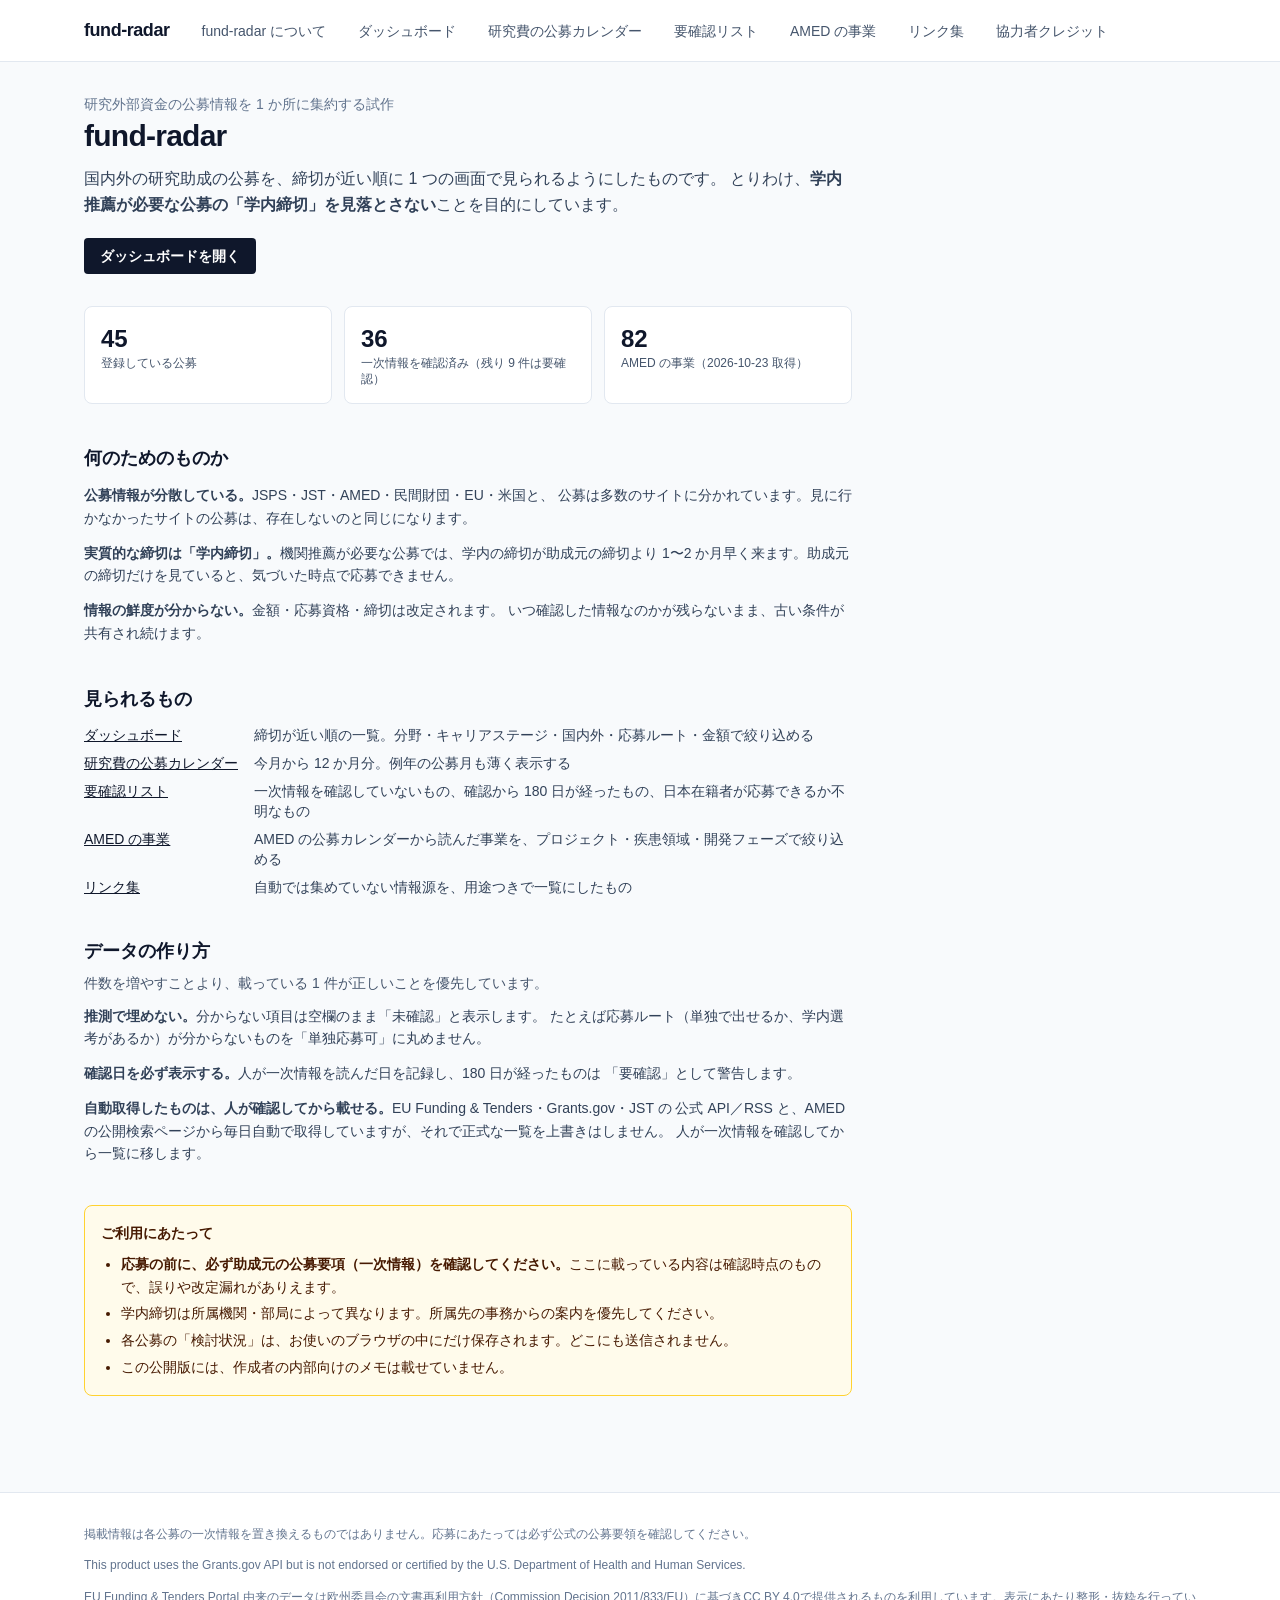
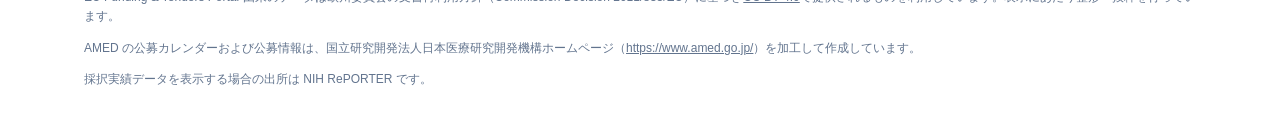
==== about/index.html @ c8025bcc "サイト更新: 2026-10-24 06:01" ====
<!DOCTYPE html><html lang="ja"><head><meta charset="utf-8"><meta name="viewport" content="width=device-width, initial-scale=1"><title>fund-radar について | fund-radar</title><meta name="description" content="研究外部資金の公募情報を 1 か所に集約する試作"><link rel="stylesheet" href="../_astro/Base.BMGEi5oj.css"></head><body class="min-h-dvh bg-slate-50 text-slate-900 antialiased"><header class="border-b border-slate-200 bg-white print:hidden"><div class="mx-auto flex max-w-6xl flex-wrap items-baseline gap-x-6 gap-y-2 px-5 py-4"><a href="../index.html" class="text-lg font-bold tracking-tight">fund-radar</a><nav class="flex gap-4 text-sm"><a href="../index.html" class="rounded px-2 py-1 text-slate-600 hover:bg-slate-100 hover:text-slate-900">fund-radar について</a><a href="../dashboard/index.html" class="rounded px-2 py-1 text-slate-600 hover:bg-slate-100 hover:text-slate-900">ダッシュボード</a><a href="../calendar/index.html" class="rounded px-2 py-1 text-slate-600 hover:bg-slate-100 hover:text-slate-900">研究費の公募カレンダー</a><a href="../needs-check/index.html" class="rounded px-2 py-1 text-slate-600 hover:bg-slate-100 hover:text-slate-900">要確認リスト</a><a href="../amed/index.html" class="rounded px-2 py-1 text-slate-600 hover:bg-slate-100 hover:text-slate-900">AMED の事業</a><a href="../links/index.html" class="rounded px-2 py-1 text-slate-600 hover:bg-slate-100 hover:text-slate-900">リンク集</a><a href="../credits/index.html" class="rounded px-2 py-1 text-slate-600 hover:bg-slate-100 hover:text-slate-900">協力者クレジット</a></nav></div></header><main class="mx-auto max-w-6xl px-5 py-8"><section class="max-w-3xl"><p class="text-sm font-medium text-slate-500">研究外部資金の公募情報を 1 か所に集約する試作</p><h1 class="mt-1 text-3xl font-bold tracking-tight">fund-radar</h1><p class="mt-3 text-base leading-relaxed text-slate-700">国内外の研究助成の公募を、締切が近い順に 1 つの画面で見られるようにしたものです。 とりわけ、<strong>学内推薦が必要な公募の「学内締切」を見落とさない</strong>ことを目的にしています。</p><a href="../dashboard/index.html" class="mt-5 inline-block rounded bg-slate-900 px-4 py-2 text-sm font-semibold text-white hover:bg-slate-700">ダッシュボードを開く</a></section><section class="mt-8 grid max-w-3xl gap-3 sm:grid-cols-3"><div class="rounded-lg border border-slate-200 bg-white p-4"><p class="text-2xl font-bold tabular-nums">45</p><p class="text-xs text-slate-600">登録している公募</p></div><div class="rounded-lg border border-slate-200 bg-white p-4"><p class="text-2xl font-bold tabular-nums">36</p><p class="text-xs text-slate-600">一次情報を確認済み（残り 9 件は要確認）</p></div><div class="rounded-lg border border-slate-200 bg-white p-4"><p class="text-2xl font-bold tabular-nums">82</p><p class="text-xs text-slate-600">AMED の事業（2026-10-23 取得）</p></div></section><section class="mt-10 max-w-3xl"><h2 class="text-lg font-semibold">何のためのものか</h2><ul class="mt-3 space-y-3 text-sm leading-relaxed text-slate-700"><li><strong>公募情報が分散している。</strong>JSPS・JST・AMED・民間財団・EU・米国と、 公募は多数のサイトに分かれています。見に行かなかったサイトの公募は、存在しないのと同じになります。</li><li><strong>実質的な締切は「学内締切」。</strong>機関推薦が必要な公募では、学内の締切が助成元の締切より 1〜2 か月早く来ます。助成元の締切だけを見ていると、気づいた時点で応募できません。</li><li><strong>情報の鮮度が分からない。</strong>金額・応募資格・締切は改定されます。 いつ確認した情報なのかが残らないまま、古い条件が共有され続けます。</li></ul></section><section class="mt-10 max-w-3xl"><h2 class="text-lg font-semibold">見られるもの</h2><dl class="mt-3 grid grid-cols-[auto_1fr] gap-x-4 gap-y-2 text-sm"><dt><a href="../dashboard/index.html" class="font-medium underline hover:text-slate-600">ダッシュボード</a></dt><dd class="text-slate-700">締切が近い順の一覧。分野・キャリアステージ・国内外・応募ルート・金額で絞り込める</dd><dt><a href="../calendar/index.html" class="font-medium underline hover:text-slate-600">研究費の公募カレンダー</a></dt><dd class="text-slate-700">今月から 12 か月分。例年の公募月も薄く表示する</dd><dt><a href="../needs-check/index.html" class="font-medium underline hover:text-slate-600">要確認リスト</a></dt><dd class="text-slate-700">一次情報を確認していないもの、確認から 180 日が経ったもの、日本在籍者が応募できるか不明なもの</dd><dt><a href="../amed/index.html" class="font-medium underline hover:text-slate-600">AMED の事業</a></dt><dd class="text-slate-700">AMED の公募カレンダーから読んだ事業を、プロジェクト・疾患領域・開発フェーズで絞り込める</dd><dt><a href="../links/index.html" class="font-medium underline hover:text-slate-600">リンク集</a></dt><dd class="text-slate-700">自動では集めていない情報源を、用途つきで一覧にしたもの</dd></dl></section><section class="mt-10 max-w-3xl"><h2 class="text-lg font-semibold">データの作り方</h2><p class="mt-2 text-sm text-slate-600">件数を増やすことより、載っている 1 件が正しいことを優先しています。</p><ul class="mt-3 space-y-3 text-sm leading-relaxed text-slate-700"><li><strong>推測で埋めない。</strong>分からない項目は空欄のまま「未確認」と表示します。 たとえば応募ルート（単独で出せるか、学内選考があるか）が分からないものを「単独応募可」に丸めません。</li><li><strong>確認日を必ず表示する。</strong>人が一次情報を読んだ日を記録し、180 日が経ったものは 「要確認」として警告します。</li><li><strong>自動取得したものは、人が確認してから載せる。</strong>EU Funding &amp; Tenders・Grants.gov・JST の 公式 API／RSS と、AMED の公開検索ページから毎日自動で取得していますが、それで正式な一覧を上書きはしません。 人が一次情報を確認してから一覧に移します。</li></ul></section><section class="mt-10 max-w-3xl rounded-lg border border-amber-300 bg-amber-50 p-4 text-sm leading-relaxed text-amber-950"><h2 class="font-semibold">ご利用にあたって</h2><ul class="mt-2 list-disc space-y-1 pl-5"><li><strong>応募の前に、必ず助成元の公募要項（一次情報）を確認してください。</strong>ここに載っている内容は確認時点のもので、誤りや改定漏れがありえます。</li><li>学内締切は所属機関・部局によって異なります。所属先の事務からの案内を優先してください。</li><li>各公募の「検討状況」は、お使いのブラウザの中にだけ保存されます。どこにも送信されません。</li><li>この公開版には、作成者の内部向けのメモは載せていません。</li></ul></section></main><script type="module">var e=[`unconsidered`,`considering`,`planned`,`applied`,`awarded`,`rejected`,`not_eligible`],t={unconsidered:`未検討`,considering:`検討中`,planned:`申請予定`,applied:`申請済`,awarded:`採択`,rejected:`不採択`,not_eligible:`対象外`},n={unconsidered:`bg-slate-100 text-slate-500`,considering:`bg-sky-100 text-sky-900`,planned:`bg-indigo-100 text-indigo-900`,applied:`bg-violet-100 text-violet-900`,awarded:`bg-emerald-100 text-emerald-900`,rejected:`bg-slate-200 text-slate-600`,not_eligible:`bg-slate-200 text-slate-500`},r=`unconsidered`,i=`fund-radar:status:v1`;function a(t){return typeof t==`string`&&e.includes(t)}function o(e){return s(typeof e==`object`&&e&&!Array.isArray(e)&&`statuses`in e?e.statuses:e)}function s(e){if(typeof e!=`object`||!e||Array.isArray(e))return{};let t={};for(let[n,r]of Object.entries(e))typeof n==`string`&&n!==``&&a(r)&&r!==`unconsidered`&&(t[n]=r);return t}var c=`fund-radar:status-changed`;function l(){try{let e=localStorage.getItem(i);return e?s(JSON.parse(e)):{}}catch{return{}}}function u(e){try{localStorage.setItem(i,JSON.stringify(e))}catch{}}var d=l();function f(e){let i=e.dataset.programId;if(!i)return;let a=d[i]??`unconsidered`;e.dataset.status=a;let o=e.querySelector(`select[data-status-select]`);o&&(o.value=a);let s=e.querySelector(`[data-status-badge]`);s&&(s.textContent=t[a],s.className=`rounded px-2 py-0.5 text-xs font-medium ${n[a]}`,s.hidden=a===r)}function p(){document.querySelectorAll(`[data-program-id]`).forEach(f)}function m(e,t){t===`unconsidered`?delete d[e]:d[e]=t,u(d),p(),document.dispatchEvent(new CustomEvent(c))}document.addEventListener(`change`,e=>{let t=e.target;if(!(t instanceof HTMLSelectElement)||!t.hasAttribute(`data-status-select`))return;let n=t.closest(`[data-program-id]`)?.dataset.programId;!n||!a(t.value)||m(n,t.value)});function h(){let e={exportedAt:new Date().toISOString(),schema:i,statuses:d},t=new Blob([JSON.stringify(e,null,2)],{type:`application/json`}),n=URL.createObjectURL(t),r=document.createElement(`a`);r.href=n,r.download=`fund-radar-status-${e.exportedAt.slice(0,10)}.json`,r.click(),URL.revokeObjectURL(n)}async function g(e){let t;try{t=JSON.parse(await e.text())}catch{_(`読み込めませんでした。JSON として解釈できないか、ファイルを読めませんでした。`,!0);return}let n=o(t),r=Object.keys(n).length;if(r===0){_(`有効なステータスが 1 件も含まれていませんでした。現在の内容はそのままです。`,!0);return}let i=Object.keys(d).length;if(i>0&&!window.confirm(`読み込んだファイルには ${r} 件の検討状況が入っています。\n現在このブラウザに保存されている ${i} 件は破棄され、ファイルの内容に置き換わります。\n続けますか？`)){_(`取り込みを中止しました。現在の内容はそのままです。`,!0);return}d=n,u(d),p(),document.dispatchEvent(new CustomEvent(c)),_(i>0?`${r} 件を読み込みました（既存の ${i} 件を置き換えました）。`:`${r} 件を読み込みました。`,!1)}function _(e,t){let n=document.querySelector(`[data-status-message]`);n&&(n.textContent=e,n.className=`text-xs ${t?`text-rose-700`:`text-emerald-700`}`)}document.addEventListener(`click`,e=>{let t=e.target;t instanceof HTMLElement&&t.closest(`[data-status-export]`)&&h()}),document.addEventListener(`change`,e=>{let t=e.target;if(!(t instanceof HTMLInputElement)||!t.hasAttribute(`data-status-import`))return;let n=t.files?.[0];n&&g(n).finally(()=>{t.value=``})}),p();</script><footer class="mt-16 border-t border-slate-200 bg-white"><div class="mx-auto max-w-6xl space-y-3 px-5 py-8 text-xs leading-relaxed text-slate-500"><p>掲載情報は各公募の一次情報を置き換えるものではありません。応募にあたっては必ず公式の公募要領を確認してください。</p><p>This product uses the Grants.gov API but is not endorsed or certified by the U.S. Department of Health and Human Services.</p><p>EU Funding &amp; Tenders Portal 由来のデータは欧州委員会の文書再利用方針（Commission Decision 2011/833/EU）に基づき<a class="underline hover:text-slate-700" href="https://creativecommons.org/licenses/by/4.0/" rel="noopener">CC BY 4.0</a>で提供されるものを利用しています。表示にあたり整形・抜粋を行っています。</p><p>AMED の公募カレンダーおよび公募情報は、国立研究開発法人日本医療研究開発機構ホームページ（<a class="underline hover:text-slate-700" href="https://www.amed.go.jp/" rel="noopener">https://www.amed.go.jp/</a>）を加工して作成しています。</p><p>採択実績データを表示する場合の出所は NIH RePORTER です。</p></div></footer></body></html>
---- _astro/Base.BMGEi5oj.css ----
/*! tailwindcss v4.3.3 | MIT License | https://tailwindcss.com */
@layer properties{@supports (((-webkit-hyphens:none)) and (not (margin-trim:inline))) or ((-moz-orient:inline) and (not (color:rgb(from red r g b)))){*,:before,:after,::backdrop{--tw-space-y-reverse:0;--tw-border-style:solid;--tw-leading:initial;--tw-font-weight:initial;--tw-tracking:initial;--tw-ordinal:initial;--tw-slashed-zero:initial;--tw-numeric-figure:initial;--tw-numeric-spacing:initial;--tw-numeric-fraction:initial;--tw-shadow:0 0 #0000;--tw-shadow-color:initial;--tw-shadow-alpha:100%;--tw-inset-shadow:0 0 #0000;--tw-inset-shadow-color:initial;--tw-inset-shadow-alpha:100%;--tw-ring-color:initial;--tw-ring-shadow:0 0 #0000;--tw-inset-ring-color:initial;--tw-inset-ring-shadow:0 0 #0000;--tw-ring-inset:initial;--tw-ring-offset-width:0px;--tw-ring-offset-color:#fff;--tw-ring-offset-shadow:0 0 #0000}}}@layer theme{:root,:host{--font-sans:-apple-system, BlinkMacSystemFont, "Segoe UI", Roboto, "Helvetica Neue", "Noto Sans", Arial, sans-serif, "Apple Color Emoji", "Segoe UI Emoji", "Segoe UI Symbol", "Noto Color Emoji";--font-mono:ui-monospace, SFMono-Regular, Menlo, Monaco, Consolas, "Liberation Mono", "Courier New", monospace;--color-amber-50:oklch(98.7% .022 95.277);--color-amber-100:oklch(96.2% .059 95.617);--color-amber-300:oklch(87.9% .169 91.605);--color-amber-400:oklch(82.8% .189 84.429);--color-amber-900:oklch(41.4% .112 45.904);--color-amber-950:oklch(27.9% .077 45.635);--color-emerald-50:oklch(97.9% .021 166.113);--color-emerald-100:oklch(95% .052 163.051);--color-emerald-700:oklch(50.8% .118 165.612);--color-emerald-900:oklch(37.8% .077 168.94);--color-sky-100:oklch(95.1% .026 236.824);--color-sky-700:oklch(50% .134 242.749);--color-sky-900:oklch(39.1% .09 240.876);--color-indigo-100:oklch(93% .034 272.788);--color-indigo-400:oklch(67.3% .182 276.935);--color-indigo-500:oklch(58.5% .233 277.117);--color-indigo-600:oklch(51.1% .262 276.966);--color-indigo-800:oklch(39.8% .195 277.366);--color-indigo-900:oklch(35.9% .144 278.697);--color-violet-100:oklch(94.3% .029 294.588);--color-violet-900:oklch(38% .189 293.745);--color-rose-100:oklch(94.1% .03 12.58);--color-rose-600:oklch(58.6% .253 17.585);--color-rose-700:oklch(51.4% .222 16.935);--color-rose-900:oklch(41% .159 10.272);--color-slate-50:oklch(98.4% .003 247.858);--color-slate-100:oklch(96.8% .007 247.896);--color-slate-200:oklch(92.9% .013 255.508);--color-slate-300:oklch(86.9% .022 252.894);--color-slate-400:oklch(70.4% .04 256.788);--color-slate-500:oklch(55.4% .046 257.417);--color-slate-600:oklch(44.6% .043 257.281);--color-slate-700:oklch(37.2% .044 257.287);--color-slate-900:oklch(20.8% .042 265.755);--color-white:#fff;--spacing:.25rem;--container-3xl:48rem;--container-6xl:72rem;--text-xs:.75rem;--text-xs--line-height:calc(1 / .75);--text-sm:.875rem;--text-sm--line-height:calc(1.25 / .875);--text-base:1rem;--text-base--line-height:calc(1.5 / 1);--text-lg:1.125rem;--text-lg--line-height:calc(1.75 / 1.125);--text-xl:1.25rem;--text-xl--line-height:calc(1.75 / 1.25);--text-2xl:1.5rem;--text-2xl--line-height:calc(2 / 1.5);--text-3xl:1.875rem;--text-3xl--line-height:calc(2.25 / 1.875);--font-weight-medium:500;--font-weight-semibold:600;--font-weight-bold:700;--tracking-tight:-.025em;--leading-relaxed:1.625;--radius-lg:.5rem;--default-transition-duration:.15s;--default-transition-timing-function:cubic-bezier(.4, 0, .2, 1);--default-font-family:var(--font-sans);--default-mono-font-family:var(--font-mono)}}@layer base{*,:after,:before,::backdrop{box-sizing:border-box;border:0 solid;margin:0;padding:0}::file-selector-button{box-sizing:border-box;border:0 solid;margin:0;padding:0}html,:host{-webkit-text-size-adjust:100%;tab-size:4;line-height:1.5;font-family:var(--default-font-family,-apple-system, BlinkMacSystemFont, "Segoe UI", Roboto, "Helvetica Neue", "Noto Sans", Arial, sans-serif, "Apple Color Emoji", "Segoe UI Emoji", "Segoe UI Symbol", "Noto Color Emoji");font-feature-settings:var(--default-font-feature-settings,normal);font-variation-settings:var(--default-font-variation-settings,normal);-webkit-tap-highlight-color:transparent}hr{height:0;color:inherit;border-top-width:1px}abbr:where([title]){text-decoration:underline dotted}h1,h2,h3,h4,h5,h6{font-size:inherit;font-weight:inherit}a{color:inherit;-webkit-text-decoration:inherit;-webkit-text-decoration:inherit;-webkit-text-decoration:inherit;text-decoration:inherit}b,strong{font-weight:bolder}code,kbd,samp,pre{font-family:var(--default-mono-font-family,ui-monospace, SFMono-Regular, Menlo, Monaco, Consolas, "Liberation Mono", "Courier New", monospace);font-feature-settings:var(--default-mono-font-feature-settings,normal);font-variation-settings:var(--default-mono-font-variation-settings,normal);font-size:1em}small{font-size:80%}sub,sup{vertical-align:baseline;font-size:75%;line-height:0;position:relative}sub{bottom:-.25em}sup{top:-.5em}table{text-indent:0;border-color:inherit;border-collapse:collapse}:-moz-focusring:where(:not(iframe)){outline:auto}progress{vertical-align:baseline}summary{display:list-item}ol,ul,menu{list-style:none}img,svg,video,canvas,audio,iframe,embed,object{vertical-align:middle;display:block}img,video{max-width:100%;height:auto}button,input,select,optgroup,textarea{font:inherit;font-feature-settings:inherit;font-variation-settings:inherit;letter-spacing:inherit;color:inherit;opacity:1;background-color:#0000;border-radius:0}::file-selector-button{font:inherit;font-feature-settings:inherit;font-variation-settings:inherit;letter-spacing:inherit;color:inherit;opacity:1;background-color:#0000;border-radius:0}:where(select:is([multiple],[size])) optgroup{font-weight:bolder}:where(select:is([multiple],[size])) optgroup option{padding-inline-start:20px}::file-selector-button{margin-inline-end:4px}::placeholder{opacity:1}@supports (not ((-webkit-appearance:-apple-pay-button))) or (contain-intrinsic-size:1px){::placeholder{color:currentColor}@supports (color:color-mix(in lab, red, red)){::placeholder{color:color-mix(in oklab, currentcolor 50%, transparent)}}}textarea{resize:vertical}::-webkit-search-decoration{-webkit-appearance:none}::-webkit-date-and-time-value{min-height:1lh;text-align:inherit}::-webkit-datetime-edit{display:inline-flex}::-webkit-datetime-edit-fields-wrapper{padding:0}::-webkit-datetime-edit{padding-block:0}::-webkit-datetime-edit-year-field{padding-block:0}::-webkit-datetime-edit-month-field{padding-block:0}::-webkit-datetime-edit-day-field{padding-block:0}::-webkit-datetime-edit-hour-field{padding-block:0}::-webkit-datetime-edit-minute-field{padding-block:0}::-webkit-datetime-edit-second-field{padding-block:0}::-webkit-datetime-edit-millisecond-field{padding-block:0}::-webkit-datetime-edit-meridiem-field{padding-block:0}::-webkit-calendar-picker-indicator{line-height:1}:-moz-ui-invalid{box-shadow:none}button,input:where([type=button],[type=reset],[type=submit]){appearance:button}::file-selector-button{appearance:button}::-webkit-inner-spin-button{height:auto}::-webkit-outer-spin-button{height:auto}[hidden]:where(:not([hidden=until-found])){display:none!important}}@layer components;@layer utilities{.visible{visibility:visible}.relative{position:relative}.mx-auto{margin-inline:auto}.mt-0\.5{margin-top:calc(var(--spacing) * .5)}.mt-1{margin-top:var(--spacing)}.mt-2{margin-top:calc(var(--spacing) * 2)}.mt-3{margin-top:calc(var(--spacing) * 3)}.mt-4{margin-top:calc(var(--spacing) * 4)}.mt-5{margin-top:calc(var(--spacing) * 5)}.mt-6{margin-top:calc(var(--spacing) * 6)}.mt-8{margin-top:calc(var(--spacing) * 8)}.mt-10{margin-top:calc(var(--spacing) * 10)}.mt-16{margin-top:calc(var(--spacing) * 16)}.ml-1{margin-left:var(--spacing)}.ml-2{margin-left:calc(var(--spacing) * 2)}.ml-3{margin-left:calc(var(--spacing) * 3)}.ml-auto{margin-left:auto}.block{display:block}.flex{display:flex}.grid{display:grid}.hidden{display:none}.inline-block{display:inline-block}.h-2{height:calc(var(--spacing) * 2)}.h-3{height:calc(var(--spacing) * 3)}.h-5{height:calc(var(--spacing) * 5)}.h-\[70px\]{height:70px}.max-h-full{max-height:100%}.min-h-dvh{min-height:100dvh}.w-2{width:calc(var(--spacing) * 2)}.w-3{width:calc(var(--spacing) * 3)}.w-32{width:calc(var(--spacing) * 32)}.w-\[140px\]{width:140px}.w-full{width:100%}.max-w-3xl{max-width:var(--container-3xl)}.max-w-6xl{max-width:var(--container-6xl)}.max-w-full{max-width:100%}.min-w-0{min-width:0}.flex-1{flex:1}.shrink-0{flex-shrink:0}.cursor-pointer{cursor:pointer}.list-disc{list-style-type:disc}.list-none{list-style-type:none}.grid-cols-\[auto_1fr\]{grid-template-columns:auto 1fr}.flex-wrap{flex-wrap:wrap}.items-baseline{align-items:baseline}.items-center{align-items:center}.items-end{align-items:flex-end}.items-start{align-items:flex-start}.justify-between{justify-content:space-between}.justify-center{justify-content:center}.gap-1{gap:var(--spacing)}.gap-2{gap:calc(var(--spacing) * 2)}.gap-3{gap:calc(var(--spacing) * 3)}.gap-4{gap:calc(var(--spacing) * 4)}:where(.space-y-1>:not(:last-child)){--tw-space-y-reverse:0;margin-block-start:calc(var(--spacing) * var(--tw-space-y-reverse));margin-block-end:calc(var(--spacing) * calc(1 - var(--tw-space-y-reverse)))}:where(.space-y-1\.5>:not(:last-child)){--tw-space-y-reverse:0;margin-block-start:calc(calc(var(--spacing) * 1.5) * var(--tw-space-y-reverse));margin-block-end:calc(calc(var(--spacing) * 1.5) * calc(1 - var(--tw-space-y-reverse)))}:where(.space-y-2>:not(:last-child)){--tw-space-y-reverse:0;margin-block-start:calc(calc(var(--spacing) * 2) * var(--tw-space-y-reverse));margin-block-end:calc(calc(var(--spacing) * 2) * calc(1 - var(--tw-space-y-reverse)))}:where(.space-y-3>:not(:last-child)){--tw-space-y-reverse:0;margin-block-start:calc(calc(var(--spacing) * 3) * var(--tw-space-y-reverse));margin-block-end:calc(calc(var(--spacing) * 3) * calc(1 - var(--tw-space-y-reverse)))}:where(.space-y-4>:not(:last-child)){--tw-space-y-reverse:0;margin-block-start:calc(calc(var(--spacing) * 4) * var(--tw-space-y-reverse));margin-block-end:calc(calc(var(--spacing) * 4) * calc(1 - var(--tw-space-y-reverse)))}.gap-x-2{column-gap:calc(var(--spacing) * 2)}.gap-x-3{column-gap:calc(var(--spacing) * 3)}.gap-x-4{column-gap:calc(var(--spacing) * 4)}.gap-x-6{column-gap:calc(var(--spacing) * 6)}.gap-y-1{row-gap:var(--spacing)}.gap-y-2{row-gap:calc(var(--spacing) * 2)}.truncate{text-overflow:ellipsis;white-space:nowrap;overflow:hidden}.rounded{border-radius:.25rem}.rounded-full{border-radius:2147483647px}.rounded-lg{border-radius:var(--radius-lg)}.border{border-style:var(--tw-border-style);border-width:1px}.border-t{border-top-style:var(--tw-border-style);border-top-width:1px}.border-b{border-bottom-style:var(--tw-border-style);border-bottom-width:1px}.border-dashed{--tw-border-style:dashed;border-style:dashed}.border-amber-300{border-color:var(--color-amber-300)}.border-indigo-400{border-color:var(--color-indigo-400)}.border-indigo-500{border-color:var(--color-indigo-500)}.border-slate-100{border-color:var(--color-slate-100)}.border-slate-200{border-color:var(--color-slate-200)}.border-slate-300{border-color:var(--color-slate-300)}.border-slate-400{border-color:var(--color-slate-400)}.bg-amber-50{background-color:var(--color-amber-50)}.bg-amber-100{background-color:var(--color-amber-100)}.bg-amber-400{background-color:var(--color-amber-400)}.bg-emerald-50{background-color:var(--color-emerald-50)}.bg-emerald-100{background-color:var(--color-emerald-100)}.bg-indigo-100{background-color:var(--color-indigo-100)}.bg-indigo-500{background-color:var(--color-indigo-500)}.bg-rose-100{background-color:var(--color-rose-100)}.bg-rose-600{background-color:var(--color-rose-600)}.bg-sky-100{background-color:var(--color-sky-100)}.bg-slate-50{background-color:var(--color-slate-50)}.bg-slate-100{background-color:var(--color-slate-100)}.bg-slate-200{background-color:var(--color-slate-200)}.bg-slate-300{background-color:var(--color-slate-300)}.bg-slate-900{background-color:var(--color-slate-900)}.bg-violet-100{background-color:var(--color-violet-100)}.bg-white{background-color:var(--color-white)}.object-contain{object-fit:contain}.p-1{padding:var(--spacing)}.p-3{padding:calc(var(--spacing) * 3)}.p-4{padding:calc(var(--spacing) * 4)}.px-1{padding-inline:var(--spacing)}.px-1\.5{padding-inline:calc(var(--spacing) * 1.5)}.px-2{padding-inline:calc(var(--spacing) * 2)}.px-3{padding-inline:calc(var(--spacing) * 3)}.px-4{padding-inline:calc(var(--spacing) * 4)}.px-5{padding-inline:calc(var(--spacing) * 5)}.py-0{padding-block:0}.py-0\.5{padding-block:calc(var(--spacing) * .5)}.py-1{padding-block:var(--spacing)}.py-2{padding-block:calc(var(--spacing) * 2)}.py-3{padding-block:calc(var(--spacing) * 3)}.py-4{padding-block:calc(var(--spacing) * 4)}.py-8{padding-block:calc(var(--spacing) * 8)}.pb-2{padding-bottom:calc(var(--spacing) * 2)}.pl-5{padding-left:calc(var(--spacing) * 5)}.pl-7{padding-left:calc(var(--spacing) * 7)}.text-2xl{font-size:var(--text-2xl);line-height:var(--tw-leading,var(--text-2xl--line-height))}.text-3xl{font-size:var(--text-3xl);line-height:var(--tw-leading,var(--text-3xl--line-height))}.text-base{font-size:var(--text-base);line-height:var(--tw-leading,var(--text-base--line-height))}.text-lg{font-size:var(--text-lg);line-height:var(--tw-leading,var(--text-lg--line-height))}.text-sm{font-size:var(--text-sm);line-height:var(--tw-leading,var(--text-sm--line-height))}.text-xl{font-size:var(--text-xl);line-height:var(--tw-leading,var(--text-xl--line-height))}.text-xs{font-size:var(--text-xs);line-height:var(--tw-leading,var(--text-xs--line-height))}.leading-none{--tw-leading:1;line-height:1}.leading-relaxed{--tw-leading:var(--leading-relaxed);line-height:var(--leading-relaxed)}.font-bold{--tw-font-weight:var(--font-weight-bold);font-weight:var(--font-weight-bold)}.font-medium{--tw-font-weight:var(--font-weight-medium);font-weight:var(--font-weight-medium)}.font-semibold{--tw-font-weight:var(--font-weight-semibold);font-weight:var(--font-weight-semibold)}.tracking-tight{--tw-tracking:var(--tracking-tight);letter-spacing:var(--tracking-tight)}.break-all{word-break:break-all}.whitespace-nowrap{white-space:nowrap}.text-amber-900{color:var(--color-amber-900)}.text-amber-950{color:var(--color-amber-950)}.text-emerald-700{color:var(--color-emerald-700)}.text-emerald-900{color:var(--color-emerald-900)}.text-indigo-600{color:var(--color-indigo-600)}.text-indigo-800{color:var(--color-indigo-800)}.text-indigo-900{color:var(--color-indigo-900)}.text-rose-700{color:var(--color-rose-700)}.text-rose-900{color:var(--color-rose-900)}.text-sky-700{color:var(--color-sky-700)}.text-sky-900{color:var(--color-sky-900)}.text-slate-400{color:var(--color-slate-400)}.text-slate-500{color:var(--color-slate-500)}.text-slate-600{color:var(--color-slate-600)}.text-slate-700{color:var(--color-slate-700)}.text-slate-900{color:var(--color-slate-900)}.text-violet-900{color:var(--color-violet-900)}.text-white{color:var(--color-white)}.tabular-nums{--tw-numeric-spacing:tabular-nums;font-variant-numeric:var(--tw-ordinal,) var(--tw-slashed-zero,) var(--tw-numeric-figure,) var(--tw-numeric-spacing,) var(--tw-numeric-fraction,)}.underline{text-decoration-line:underline}.antialiased{-webkit-font-smoothing:antialiased;-moz-osx-font-smoothing:grayscale}.shadow-sm{--tw-shadow:0 1px 3px 0 var(--tw-shadow-color,#0000001a), 0 1px 2px -1px var(--tw-shadow-color,#0000001a);box-shadow:var(--tw-inset-shadow), var(--tw-inset-ring-shadow), var(--tw-ring-offset-shadow), var(--tw-ring-shadow), var(--tw-shadow)}.transition{transition-property:color,background-color,border-color,outline-color,text-decoration-color,fill,stroke,--tw-gradient-from,--tw-gradient-via,--tw-gradient-to,opacity,box-shadow,transform,translate,scale,rotate,filter,backdrop-filter,display,content-visibility,overlay,pointer-events;transition-timing-function:var(--tw-ease,var(--default-transition-timing-function));transition-duration:var(--tw-duration,var(--default-transition-duration))}.transition-transform{transition-property:transform,translate,scale,rotate;transition-timing-function:var(--tw-ease,var(--default-transition-timing-function));transition-duration:var(--tw-duration,var(--default-transition-duration))}.group-open\:rotate-90:is(:where(.group):is([open],:popover-open,:open) *){rotate:90deg}@media (hover:hover){.hover\:bg-slate-50:hover{background-color:var(--color-slate-50)}.hover\:bg-slate-100:hover{background-color:var(--color-slate-100)}.hover\:bg-slate-700:hover{background-color:var(--color-slate-700)}.hover\:text-sky-900:hover{color:var(--color-sky-900)}.hover\:text-slate-600:hover{color:var(--color-slate-600)}.hover\:text-slate-700:hover{color:var(--color-slate-700)}.hover\:text-slate-900:hover{color:var(--color-slate-900)}.hover\:underline:hover{text-decoration-line:underline}.hover\:ring-1:hover{--tw-ring-shadow:var(--tw-ring-inset,) 0 0 0 calc(1px + var(--tw-ring-offset-width)) var(--tw-ring-color,currentcolor);box-shadow:var(--tw-inset-shadow), var(--tw-inset-ring-shadow), var(--tw-ring-offset-shadow), var(--tw-ring-shadow), var(--tw-shadow)}.hover\:ring-slate-400:hover{--tw-ring-color:var(--color-slate-400)}}.aria-pressed\:ring-2[aria-pressed=true]{--tw-ring-shadow:var(--tw-ring-inset,) 0 0 0 calc(2px + var(--tw-ring-offset-width)) var(--tw-ring-color,currentcolor);box-shadow:var(--tw-inset-shadow), var(--tw-inset-ring-shadow), var(--tw-ring-offset-shadow), var(--tw-ring-shadow), var(--tw-shadow)}.aria-pressed\:ring-slate-900[aria-pressed=true]{--tw-ring-color:var(--color-slate-900)}@media (width>=40rem){.sm\:col-span-2{grid-column:span 2/span 2}.sm\:grid-cols-2{grid-template-columns:repeat(2,minmax(0,1fr))}.sm\:grid-cols-3{grid-template-columns:repeat(3,minmax(0,1fr))}}@media (width>=64rem){.lg\:grid-cols-3{grid-template-columns:repeat(3,minmax(0,1fr))}}@media print{.print\:block{display:block}.print\:hidden{display:none}}.\[\&\:\:-webkit-details-marker\]\:hidden::-webkit-details-marker{display:none}}@media print{@page{margin:12mm}.program-card,.print-keep-together{break-inside:avoid}.program-card{box-shadow:none!important;border-radius:0!important}.program-card>summary,.program-card>dl{padding:.125rem .25rem!important}.program-card [class*=py-1],.program-card [class*=py-0\.5]{padding-top:0!important;padding-bottom:0!important}.program-card+.program-card{margin-top:.125rem!important}.program-card a[data-print-url]{text-overflow:clip!important;white-space:normal!important;overflow:visible!important}.program-card span[class*=bg-],.program-card button[class*=bg-]{border:1px solid #94a3b8;color:#0f172a!important;background:0 0!important}a{color:inherit!important;text-decoration:none!important}a[data-print-url]:after{content:" <" attr(href) ">";color:#475569;word-break:break-all;font-size:.75em}}@property --tw-space-y-reverse{syntax:"*";inherits:false;initial-value:0}@property --tw-border-style{syntax:"*";inherits:false;initial-value:solid}@property --tw-leading{syntax:"*";inherits:false}@property --tw-font-weight{syntax:"*";inherits:false}@property --tw-tracking{syntax:"*";inherits:false}@property --tw-ordinal{syntax:"*";inherits:false}@property --tw-slashed-zero{syntax:"*";inherits:false}@property --tw-numeric-figure{syntax:"*";inherits:false}@property --tw-numeric-spacing{syntax:"*";inherits:false}@property --tw-numeric-fraction{syntax:"*";inherits:false}@property --tw-shadow{syntax:"*";inherits:false;initial-value:0 0 #0000}@property --tw-shadow-color{syntax:"*";inherits:false}@property --tw-shadow-alpha{syntax:"<percentage>";inherits:false;initial-value:100%}@property --tw-inset-shadow{syntax:"*";inherits:false;initial-value:0 0 #0000}@property --tw-inset-shadow-color{syntax:"*";inherits:false}@property --tw-inset-shadow-alpha{syntax:"<percentage>";inherits:false;initial-value:100%}@property --tw-ring-color{syntax:"*";inherits:false}@property --tw-ring-shadow{syntax:"*";inherits:false;initial-value:0 0 #0000}@property --tw-inset-ring-color{syntax:"*";inherits:false}@property --tw-inset-ring-shadow{syntax:"*";inherits:false;initial-value:0 0 #0000}@property --tw-ring-inset{syntax:"*";inherits:false}@property --tw-ring-offset-width{syntax:"<length>";inherits:false;initial-value:0}@property --tw-ring-offset-color{syntax:"*";inherits:false;initial-value:#fff}@property --tw-ring-offset-shadow{syntax:"*";inherits:false;initial-value:0 0 #0000}
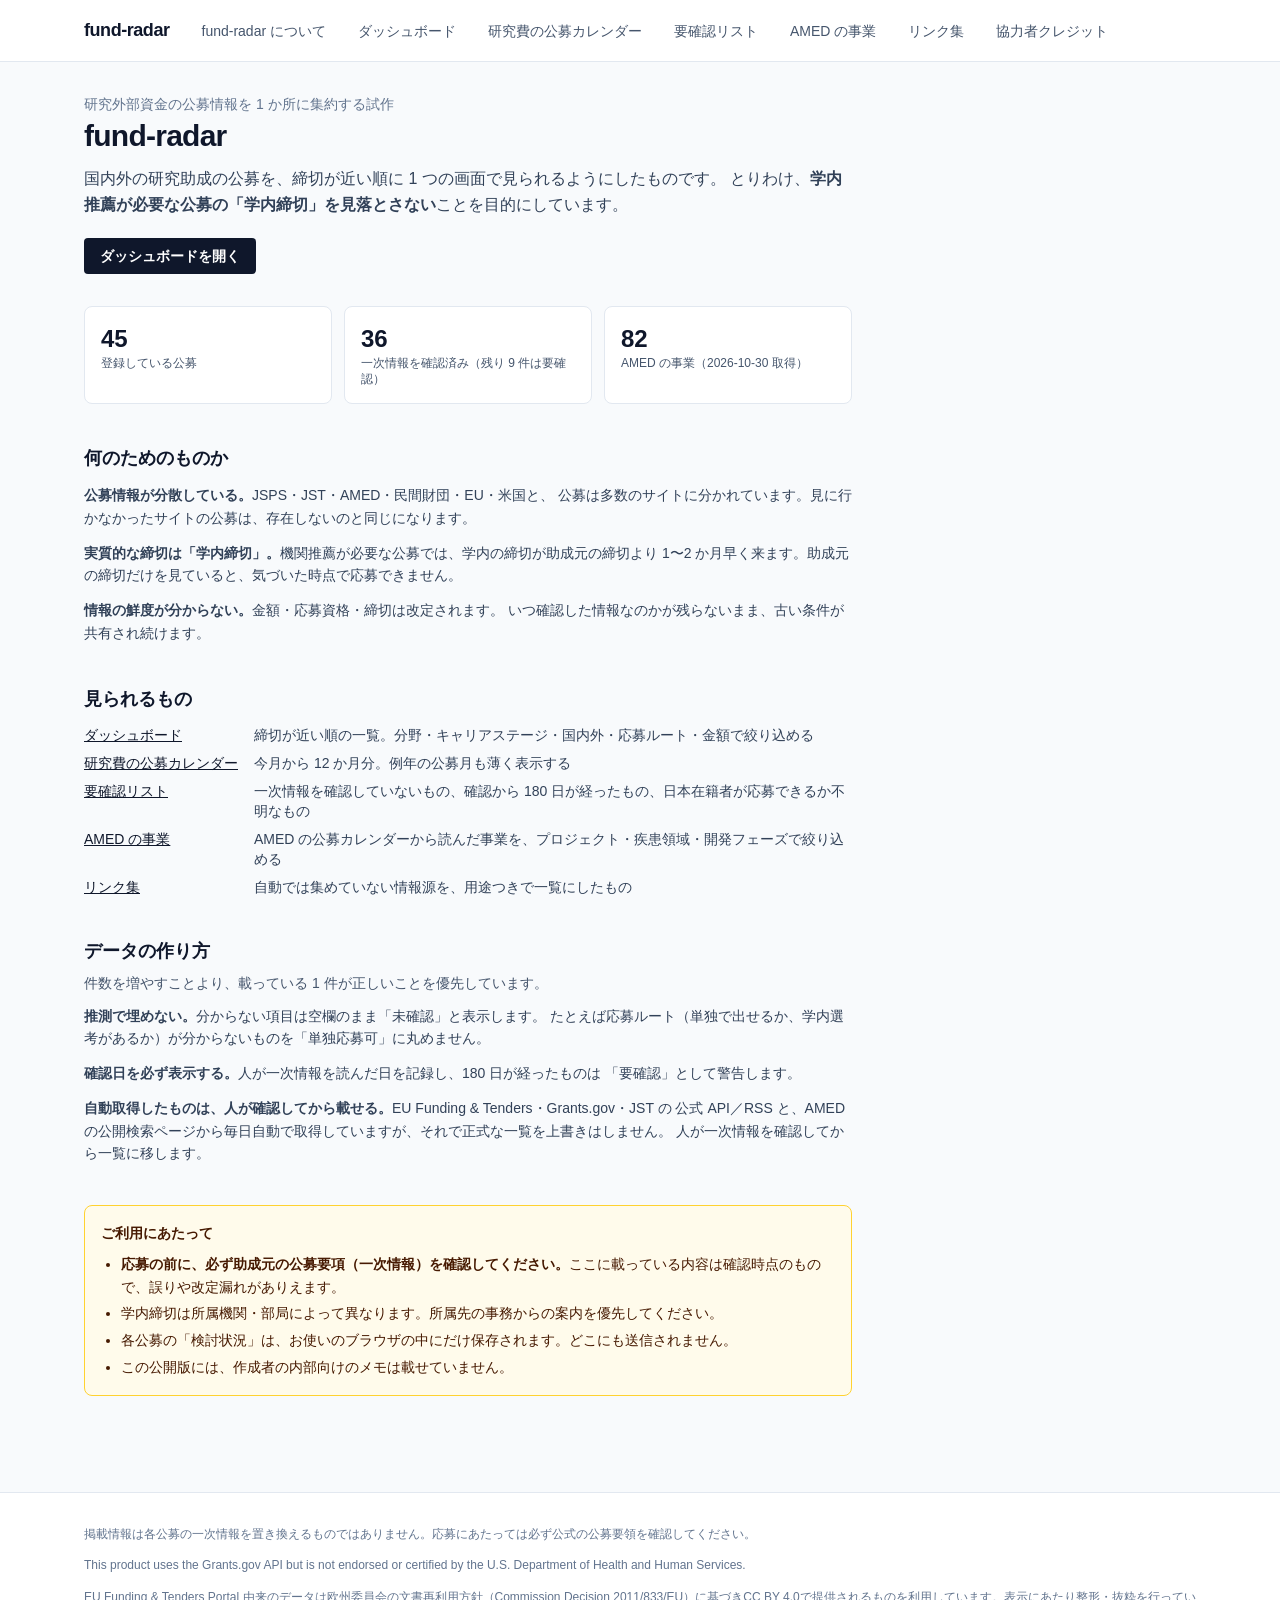
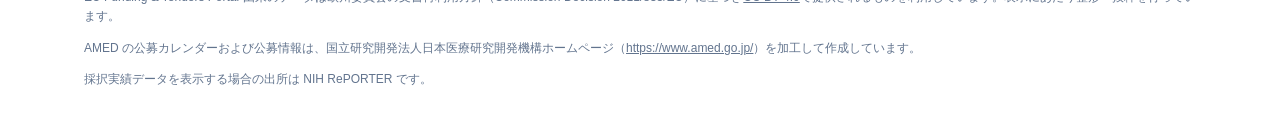
==== commit bd9a44bd: "サイト更新: 2026-10-31 08:04" ====
--- a/about/index.html
+++ b/about/index.html
@@ -1 +1 @@
-<!DOCTYPE html><html lang="ja"><head><meta charset="utf-8"><meta name="viewport" content="width=device-width, initial-scale=1"><title>fund-radar について | fund-radar</title><meta name="description" content="研究外部資金の公募情報を 1 か所に集約する試作"><link rel="stylesheet" href="../_astro/Base.BMGEi5oj.css"></head><body class="min-h-dvh bg-slate-50 text-slate-900 antialiased"><header class="border-b border-slate-200 bg-white print:hidden"><div class="mx-auto flex max-w-6xl flex-wrap items-baseline gap-x-6 gap-y-2 px-5 py-4"><a href="../index.html" class="text-lg font-bold tracking-tight">fund-radar</a><nav class="flex gap-4 text-sm"><a href="../index.html" class="rounded px-2 py-1 text-slate-600 hover:bg-slate-100 hover:text-slate-900">fund-radar について</a><a href="../dashboard/index.html" class="rounded px-2 py-1 text-slate-600 hover:bg-slate-100 hover:text-slate-900">ダッシュボード</a><a href="../calendar/index.html" class="rounded px-2 py-1 text-slate-600 hover:bg-slate-100 hover:text-slate-900">研究費の公募カレンダー</a><a href="../needs-check/index.html" class="rounded px-2 py-1 text-slate-600 hover:bg-slate-100 hover:text-slate-900">要確認リスト</a><a href="../amed/index.html" class="rounded px-2 py-1 text-slate-600 hover:bg-slate-100 hover:text-slate-900">AMED の事業</a><a href="../links/index.html" class="rounded px-2 py-1 text-slate-600 hover:bg-slate-100 hover:text-slate-900">リンク集</a><a href="../credits/index.html" class="rounded px-2 py-1 text-slate-600 hover:bg-slate-100 hover:text-slate-900">協力者クレジット</a></nav></div></header><main class="mx-auto max-w-6xl px-5 py-8"><section class="max-w-3xl"><p class="text-sm font-medium text-slate-500">研究外部資金の公募情報を 1 か所に集約する試作</p><h1 class="mt-1 text-3xl font-bold tracking-tight">fund-radar</h1><p class="mt-3 text-base leading-relaxed text-slate-700">国内外の研究助成の公募を、締切が近い順に 1 つの画面で見られるようにしたものです。 とりわけ、<strong>学内推薦が必要な公募の「学内締切」を見落とさない</strong>ことを目的にしています。</p><a href="../dashboard/index.html" class="mt-5 inline-block rounded bg-slate-900 px-4 py-2 text-sm font-semibold text-white hover:bg-slate-700">ダッシュボードを開く</a></section><section class="mt-8 grid max-w-3xl gap-3 sm:grid-cols-3"><div class="rounded-lg border border-slate-200 bg-white p-4"><p class="text-2xl font-bold tabular-nums">45</p><p class="text-xs text-slate-600">登録している公募</p></div><div class="rounded-lg border border-slate-200 bg-white p-4"><p class="text-2xl font-bold tabular-nums">36</p><p class="text-xs text-slate-600">一次情報を確認済み（残り 9 件は要確認）</p></div><div class="rounded-lg border border-slate-200 bg-white p-4"><p class="text-2xl font-bold tabular-nums">82</p><p class="text-xs text-slate-600">AMED の事業（2026-10-23 取得）</p></div></section><section class="mt-10 max-w-3xl"><h2 class="text-lg font-semibold">何のためのものか</h2><ul class="mt-3 space-y-3 text-sm leading-relaxed text-slate-700"><li><strong>公募情報が分散している。</strong>JSPS・JST・AMED・民間財団・EU・米国と、 公募は多数のサイトに分かれています。見に行かなかったサイトの公募は、存在しないのと同じになります。</li><li><strong>実質的な締切は「学内締切」。</strong>機関推薦が必要な公募では、学内の締切が助成元の締切より 1〜2 か月早く来ます。助成元の締切だけを見ていると、気づいた時点で応募できません。</li><li><strong>情報の鮮度が分からない。</strong>金額・応募資格・締切は改定されます。 いつ確認した情報なのかが残らないまま、古い条件が共有され続けます。</li></ul></section><section class="mt-10 max-w-3xl"><h2 class="text-lg font-semibold">見られるもの</h2><dl class="mt-3 grid grid-cols-[auto_1fr] gap-x-4 gap-y-2 text-sm"><dt><a href="../dashboard/index.html" class="font-medium underline hover:text-slate-600">ダッシュボード</a></dt><dd class="text-slate-700">締切が近い順の一覧。分野・キャリアステージ・国内外・応募ルート・金額で絞り込める</dd><dt><a href="../calendar/index.html" class="font-medium underline hover:text-slate-600">研究費の公募カレンダー</a></dt><dd class="text-slate-700">今月から 12 か月分。例年の公募月も薄く表示する</dd><dt><a href="../needs-check/index.html" class="font-medium underline hover:text-slate-600">要確認リスト</a></dt><dd class="text-slate-700">一次情報を確認していないもの、確認から 180 日が経ったもの、日本在籍者が応募できるか不明なもの</dd><dt><a href="../amed/index.html" class="font-medium underline hover:text-slate-600">AMED の事業</a></dt><dd class="text-slate-700">AMED の公募カレンダーから読んだ事業を、プロジェクト・疾患領域・開発フェーズで絞り込める</dd><dt><a href="../links/index.html" class="font-medium underline hover:text-slate-600">リンク集</a></dt><dd class="text-slate-700">自動では集めていない情報源を、用途つきで一覧にしたもの</dd></dl></section><section class="mt-10 max-w-3xl"><h2 class="text-lg font-semibold">データの作り方</h2><p class="mt-2 text-sm text-slate-600">件数を増やすことより、載っている 1 件が正しいことを優先しています。</p><ul class="mt-3 space-y-3 text-sm leading-relaxed text-slate-700"><li><strong>推測で埋めない。</strong>分からない項目は空欄のまま「未確認」と表示します。 たとえば応募ルート（単独で出せるか、学内選考があるか）が分からないものを「単独応募可」に丸めません。</li><li><strong>確認日を必ず表示する。</strong>人が一次情報を読んだ日を記録し、180 日が経ったものは 「要確認」として警告します。</li><li><strong>自動取得したものは、人が確認してから載せる。</strong>EU Funding &amp; Tenders・Grants.gov・JST の 公式 API／RSS と、AMED の公開検索ページから毎日自動で取得していますが、それで正式な一覧を上書きはしません。 人が一次情報を確認してから一覧に移します。</li></ul></section><section class="mt-10 max-w-3xl rounded-lg border border-amber-300 bg-amber-50 p-4 text-sm leading-relaxed text-amber-950"><h2 class="font-semibold">ご利用にあたって</h2><ul class="mt-2 list-disc space-y-1 pl-5"><li><strong>応募の前に、必ず助成元の公募要項（一次情報）を確認してください。</strong>ここに載っている内容は確認時点のもので、誤りや改定漏れがありえます。</li><li>学内締切は所属機関・部局によって異なります。所属先の事務からの案内を優先してください。</li><li>各公募の「検討状況」は、お使いのブラウザの中にだけ保存されます。どこにも送信されません。</li><li>この公開版には、作成者の内部向けのメモは載せていません。</li></ul></section></main><script type="module">var e=[`unconsidered`,`considering`,`planned`,`applied`,`awarded`,`rejected`,`not_eligible`],t={unconsidered:`未検討`,considering:`検討中`,planned:`申請予定`,applied:`申請済`,awarded:`採択`,rejected:`不採択`,not_eligible:`対象外`},n={unconsidered:`bg-slate-100 text-slate-500`,considering:`bg-sky-100 text-sky-900`,planned:`bg-indigo-100 text-indigo-900`,applied:`bg-violet-100 text-violet-900`,awarded:`bg-emerald-100 text-emerald-900`,rejected:`bg-slate-200 text-slate-600`,not_eligible:`bg-slate-200 text-slate-500`},r=`unconsidered`,i=`fund-radar:status:v1`;function a(t){return typeof t==`string`&&e.includes(t)}function o(e){return s(typeof e==`object`&&e&&!Array.isArray(e)&&`statuses`in e?e.statuses:e)}function s(e){if(typeof e!=`object`||!e||Array.isArray(e))return{};let t={};for(let[n,r]of Object.entries(e))typeof n==`string`&&n!==``&&a(r)&&r!==`unconsidered`&&(t[n]=r);return t}var c=`fund-radar:status-changed`;function l(){try{let e=localStorage.getItem(i);return e?s(JSON.parse(e)):{}}catch{return{}}}function u(e){try{localStorage.setItem(i,JSON.stringify(e))}catch{}}var d=l();function f(e){let i=e.dataset.programId;if(!i)return;let a=d[i]??`unconsidered`;e.dataset.status=a;let o=e.querySelector(`select[data-status-select]`);o&&(o.value=a);let s=e.querySelector(`[data-status-badge]`);s&&(s.textContent=t[a],s.className=`rounded px-2 py-0.5 text-xs font-medium ${n[a]}`,s.hidden=a===r)}function p(){document.querySelectorAll(`[data-program-id]`).forEach(f)}function m(e,t){t===`unconsidered`?delete d[e]:d[e]=t,u(d),p(),document.dispatchEvent(new CustomEvent(c))}document.addEventListener(`change`,e=>{let t=e.target;if(!(t instanceof HTMLSelectElement)||!t.hasAttribute(`data-status-select`))return;let n=t.closest(`[data-program-id]`)?.dataset.programId;!n||!a(t.value)||m(n,t.value)});function h(){let e={exportedAt:new Date().toISOString(),schema:i,statuses:d},t=new Blob([JSON.stringify(e,null,2)],{type:`application/json`}),n=URL.createObjectURL(t),r=document.createElement(`a`);r.href=n,r.download=`fund-radar-status-${e.exportedAt.slice(0,10)}.json`,r.click(),URL.revokeObjectURL(n)}async function g(e){let t;try{t=JSON.parse(await e.text())}catch{_(`読み込めませんでした。JSON として解釈できないか、ファイルを読めませんでした。`,!0);return}let n=o(t),r=Object.keys(n).length;if(r===0){_(`有効なステータスが 1 件も含まれていませんでした。現在の内容はそのままです。`,!0);return}let i=Object.keys(d).length;if(i>0&&!window.confirm(`読み込んだファイルには ${r} 件の検討状況が入っています。\n現在このブラウザに保存されている ${i} 件は破棄され、ファイルの内容に置き換わります。\n続けますか？`)){_(`取り込みを中止しました。現在の内容はそのままです。`,!0);return}d=n,u(d),p(),document.dispatchEvent(new CustomEvent(c)),_(i>0?`${r} 件を読み込みました（既存の ${i} 件を置き換えました）。`:`${r} 件を読み込みました。`,!1)}function _(e,t){let n=document.querySelector(`[data-status-message]`);n&&(n.textContent=e,n.className=`text-xs ${t?`text-rose-700`:`text-emerald-700`}`)}document.addEventListener(`click`,e=>{let t=e.target;t instanceof HTMLElement&&t.closest(`[data-status-export]`)&&h()}),document.addEventListener(`change`,e=>{let t=e.target;if(!(t instanceof HTMLInputElement)||!t.hasAttribute(`data-status-import`))return;let n=t.files?.[0];n&&g(n).finally(()=>{t.value=``})}),p();</script><footer class="mt-16 border-t border-slate-200 bg-white"><div class="mx-auto max-w-6xl space-y-3 px-5 py-8 text-xs leading-relaxed text-slate-500"><p>掲載情報は各公募の一次情報を置き換えるものではありません。応募にあたっては必ず公式の公募要領を確認してください。</p><p>This product uses the Grants.gov API but is not endorsed or certified by the U.S. Department of Health and Human Services.</p><p>EU Funding &amp; Tenders Portal 由来のデータは欧州委員会の文書再利用方針（Commission Decision 2011/833/EU）に基づき<a class="underline hover:text-slate-700" href="https://creativecommons.org/licenses/by/4.0/" rel="noopener">CC BY 4.0</a>で提供されるものを利用しています。表示にあたり整形・抜粋を行っています。</p><p>AMED の公募カレンダーおよび公募情報は、国立研究開発法人日本医療研究開発機構ホームページ（<a class="underline hover:text-slate-700" href="https://www.amed.go.jp/" rel="noopener">https://www.amed.go.jp/</a>）を加工して作成しています。</p><p>採択実績データを表示する場合の出所は NIH RePORTER です。</p></div></footer></body></html>+<!DOCTYPE html><html lang="ja"><head><meta charset="utf-8"><meta name="viewport" content="width=device-width, initial-scale=1"><title>fund-radar について | fund-radar</title><meta name="description" content="研究外部資金の公募情報を 1 か所に集約する試作"><link rel="stylesheet" href="../_astro/Base.BMGEi5oj.css"></head><body class="min-h-dvh bg-slate-50 text-slate-900 antialiased"><header class="border-b border-slate-200 bg-white print:hidden"><div class="mx-auto flex max-w-6xl flex-wrap items-baseline gap-x-6 gap-y-2 px-5 py-4"><a href="../index.html" class="text-lg font-bold tracking-tight">fund-radar</a><nav class="flex gap-4 text-sm"><a href="../index.html" class="rounded px-2 py-1 text-slate-600 hover:bg-slate-100 hover:text-slate-900">fund-radar について</a><a href="../dashboard/index.html" class="rounded px-2 py-1 text-slate-600 hover:bg-slate-100 hover:text-slate-900">ダッシュボード</a><a href="../calendar/index.html" class="rounded px-2 py-1 text-slate-600 hover:bg-slate-100 hover:text-slate-900">研究費の公募カレンダー</a><a href="../needs-check/index.html" class="rounded px-2 py-1 text-slate-600 hover:bg-slate-100 hover:text-slate-900">要確認リスト</a><a href="../amed/index.html" class="rounded px-2 py-1 text-slate-600 hover:bg-slate-100 hover:text-slate-900">AMED の事業</a><a href="../links/index.html" class="rounded px-2 py-1 text-slate-600 hover:bg-slate-100 hover:text-slate-900">リンク集</a><a href="../credits/index.html" class="rounded px-2 py-1 text-slate-600 hover:bg-slate-100 hover:text-slate-900">協力者クレジット</a></nav></div></header><main class="mx-auto max-w-6xl px-5 py-8"><section class="max-w-3xl"><p class="text-sm font-medium text-slate-500">研究外部資金の公募情報を 1 か所に集約する試作</p><h1 class="mt-1 text-3xl font-bold tracking-tight">fund-radar</h1><p class="mt-3 text-base leading-relaxed text-slate-700">国内外の研究助成の公募を、締切が近い順に 1 つの画面で見られるようにしたものです。 とりわけ、<strong>学内推薦が必要な公募の「学内締切」を見落とさない</strong>ことを目的にしています。</p><a href="../dashboard/index.html" class="mt-5 inline-block rounded bg-slate-900 px-4 py-2 text-sm font-semibold text-white hover:bg-slate-700">ダッシュボードを開く</a></section><section class="mt-8 grid max-w-3xl gap-3 sm:grid-cols-3"><div class="rounded-lg border border-slate-200 bg-white p-4"><p class="text-2xl font-bold tabular-nums">45</p><p class="text-xs text-slate-600">登録している公募</p></div><div class="rounded-lg border border-slate-200 bg-white p-4"><p class="text-2xl font-bold tabular-nums">36</p><p class="text-xs text-slate-600">一次情報を確認済み（残り 9 件は要確認）</p></div><div class="rounded-lg border border-slate-200 bg-white p-4"><p class="text-2xl font-bold tabular-nums">82</p><p class="text-xs text-slate-600">AMED の事業（2026-10-30 取得）</p></div></section><section class="mt-10 max-w-3xl"><h2 class="text-lg font-semibold">何のためのものか</h2><ul class="mt-3 space-y-3 text-sm leading-relaxed text-slate-700"><li><strong>公募情報が分散している。</strong>JSPS・JST・AMED・民間財団・EU・米国と、 公募は多数のサイトに分かれています。見に行かなかったサイトの公募は、存在しないのと同じになります。</li><li><strong>実質的な締切は「学内締切」。</strong>機関推薦が必要な公募では、学内の締切が助成元の締切より 1〜2 か月早く来ます。助成元の締切だけを見ていると、気づいた時点で応募できません。</li><li><strong>情報の鮮度が分からない。</strong>金額・応募資格・締切は改定されます。 いつ確認した情報なのかが残らないまま、古い条件が共有され続けます。</li></ul></section><section class="mt-10 max-w-3xl"><h2 class="text-lg font-semibold">見られるもの</h2><dl class="mt-3 grid grid-cols-[auto_1fr] gap-x-4 gap-y-2 text-sm"><dt><a href="../dashboard/index.html" class="font-medium underline hover:text-slate-600">ダッシュボード</a></dt><dd class="text-slate-700">締切が近い順の一覧。分野・キャリアステージ・国内外・応募ルート・金額で絞り込める</dd><dt><a href="../calendar/index.html" class="font-medium underline hover:text-slate-600">研究費の公募カレンダー</a></dt><dd class="text-slate-700">今月から 12 か月分。例年の公募月も薄く表示する</dd><dt><a href="../needs-check/index.html" class="font-medium underline hover:text-slate-600">要確認リスト</a></dt><dd class="text-slate-700">一次情報を確認していないもの、確認から 180 日が経ったもの、日本在籍者が応募できるか不明なもの</dd><dt><a href="../amed/index.html" class="font-medium underline hover:text-slate-600">AMED の事業</a></dt><dd class="text-slate-700">AMED の公募カレンダーから読んだ事業を、プロジェクト・疾患領域・開発フェーズで絞り込める</dd><dt><a href="../links/index.html" class="font-medium underline hover:text-slate-600">リンク集</a></dt><dd class="text-slate-700">自動では集めていない情報源を、用途つきで一覧にしたもの</dd></dl></section><section class="mt-10 max-w-3xl"><h2 class="text-lg font-semibold">データの作り方</h2><p class="mt-2 text-sm text-slate-600">件数を増やすことより、載っている 1 件が正しいことを優先しています。</p><ul class="mt-3 space-y-3 text-sm leading-relaxed text-slate-700"><li><strong>推測で埋めない。</strong>分からない項目は空欄のまま「未確認」と表示します。 たとえば応募ルート（単独で出せるか、学内選考があるか）が分からないものを「単独応募可」に丸めません。</li><li><strong>確認日を必ず表示する。</strong>人が一次情報を読んだ日を記録し、180 日が経ったものは 「要確認」として警告します。</li><li><strong>自動取得したものは、人が確認してから載せる。</strong>EU Funding &amp; Tenders・Grants.gov・JST の 公式 API／RSS と、AMED の公開検索ページから毎日自動で取得していますが、それで正式な一覧を上書きはしません。 人が一次情報を確認してから一覧に移します。</li></ul></section><section class="mt-10 max-w-3xl rounded-lg border border-amber-300 bg-amber-50 p-4 text-sm leading-relaxed text-amber-950"><h2 class="font-semibold">ご利用にあたって</h2><ul class="mt-2 list-disc space-y-1 pl-5"><li><strong>応募の前に、必ず助成元の公募要項（一次情報）を確認してください。</strong>ここに載っている内容は確認時点のもので、誤りや改定漏れがありえます。</li><li>学内締切は所属機関・部局によって異なります。所属先の事務からの案内を優先してください。</li><li>各公募の「検討状況」は、お使いのブラウザの中にだけ保存されます。どこにも送信されません。</li><li>この公開版には、作成者の内部向けのメモは載せていません。</li></ul></section></main><script type="module">var e=[`unconsidered`,`considering`,`planned`,`applied`,`awarded`,`rejected`,`not_eligible`],t={unconsidered:`未検討`,considering:`検討中`,planned:`申請予定`,applied:`申請済`,awarded:`採択`,rejected:`不採択`,not_eligible:`対象外`},n={unconsidered:`bg-slate-100 text-slate-500`,considering:`bg-sky-100 text-sky-900`,planned:`bg-indigo-100 text-indigo-900`,applied:`bg-violet-100 text-violet-900`,awarded:`bg-emerald-100 text-emerald-900`,rejected:`bg-slate-200 text-slate-600`,not_eligible:`bg-slate-200 text-slate-500`},r=`unconsidered`,i=`fund-radar:status:v1`;function a(t){return typeof t==`string`&&e.includes(t)}function o(e){return s(typeof e==`object`&&e&&!Array.isArray(e)&&`statuses`in e?e.statuses:e)}function s(e){if(typeof e!=`object`||!e||Array.isArray(e))return{};let t={};for(let[n,r]of Object.entries(e))typeof n==`string`&&n!==``&&a(r)&&r!==`unconsidered`&&(t[n]=r);return t}var c=`fund-radar:status-changed`;function l(){try{let e=localStorage.getItem(i);return e?s(JSON.parse(e)):{}}catch{return{}}}function u(e){try{localStorage.setItem(i,JSON.stringify(e))}catch{}}var d=l();function f(e){let i=e.dataset.programId;if(!i)return;let a=d[i]??`unconsidered`;e.dataset.status=a;let o=e.querySelector(`select[data-status-select]`);o&&(o.value=a);let s=e.querySelector(`[data-status-badge]`);s&&(s.textContent=t[a],s.className=`rounded px-2 py-0.5 text-xs font-medium ${n[a]}`,s.hidden=a===r)}function p(){document.querySelectorAll(`[data-program-id]`).forEach(f)}function m(e,t){t===`unconsidered`?delete d[e]:d[e]=t,u(d),p(),document.dispatchEvent(new CustomEvent(c))}document.addEventListener(`change`,e=>{let t=e.target;if(!(t instanceof HTMLSelectElement)||!t.hasAttribute(`data-status-select`))return;let n=t.closest(`[data-program-id]`)?.dataset.programId;!n||!a(t.value)||m(n,t.value)});function h(){let e={exportedAt:new Date().toISOString(),schema:i,statuses:d},t=new Blob([JSON.stringify(e,null,2)],{type:`application/json`}),n=URL.createObjectURL(t),r=document.createElement(`a`);r.href=n,r.download=`fund-radar-status-${e.exportedAt.slice(0,10)}.json`,r.click(),URL.revokeObjectURL(n)}async function g(e){let t;try{t=JSON.parse(await e.text())}catch{_(`読み込めませんでした。JSON として解釈できないか、ファイルを読めませんでした。`,!0);return}let n=o(t),r=Object.keys(n).length;if(r===0){_(`有効なステータスが 1 件も含まれていませんでした。現在の内容はそのままです。`,!0);return}let i=Object.keys(d).length;if(i>0&&!window.confirm(`読み込んだファイルには ${r} 件の検討状況が入っています。\n現在このブラウザに保存されている ${i} 件は破棄され、ファイルの内容に置き換わります。\n続けますか？`)){_(`取り込みを中止しました。現在の内容はそのままです。`,!0);return}d=n,u(d),p(),document.dispatchEvent(new CustomEvent(c)),_(i>0?`${r} 件を読み込みました（既存の ${i} 件を置き換えました）。`:`${r} 件を読み込みました。`,!1)}function _(e,t){let n=document.querySelector(`[data-status-message]`);n&&(n.textContent=e,n.className=`text-xs ${t?`text-rose-700`:`text-emerald-700`}`)}document.addEventListener(`click`,e=>{let t=e.target;t instanceof HTMLElement&&t.closest(`[data-status-export]`)&&h()}),document.addEventListener(`change`,e=>{let t=e.target;if(!(t instanceof HTMLInputElement)||!t.hasAttribute(`data-status-import`))return;let n=t.files?.[0];n&&g(n).finally(()=>{t.value=``})}),p();</script><footer class="mt-16 border-t border-slate-200 bg-white"><div class="mx-auto max-w-6xl space-y-3 px-5 py-8 text-xs leading-relaxed text-slate-500"><p>掲載情報は各公募の一次情報を置き換えるものではありません。応募にあたっては必ず公式の公募要領を確認してください。</p><p>This product uses the Grants.gov API but is not endorsed or certified by the U.S. Department of Health and Human Services.</p><p>EU Funding &amp; Tenders Portal 由来のデータは欧州委員会の文書再利用方針（Commission Decision 2011/833/EU）に基づき<a class="underline hover:text-slate-700" href="https://creativecommons.org/licenses/by/4.0/" rel="noopener">CC BY 4.0</a>で提供されるものを利用しています。表示にあたり整形・抜粋を行っています。</p><p>AMED の公募カレンダーおよび公募情報は、国立研究開発法人日本医療研究開発機構ホームページ（<a class="underline hover:text-slate-700" href="https://www.amed.go.jp/" rel="noopener">https://www.amed.go.jp/</a>）を加工して作成しています。</p><p>採択実績データを表示する場合の出所は NIH RePORTER です。</p></div></footer></body></html>
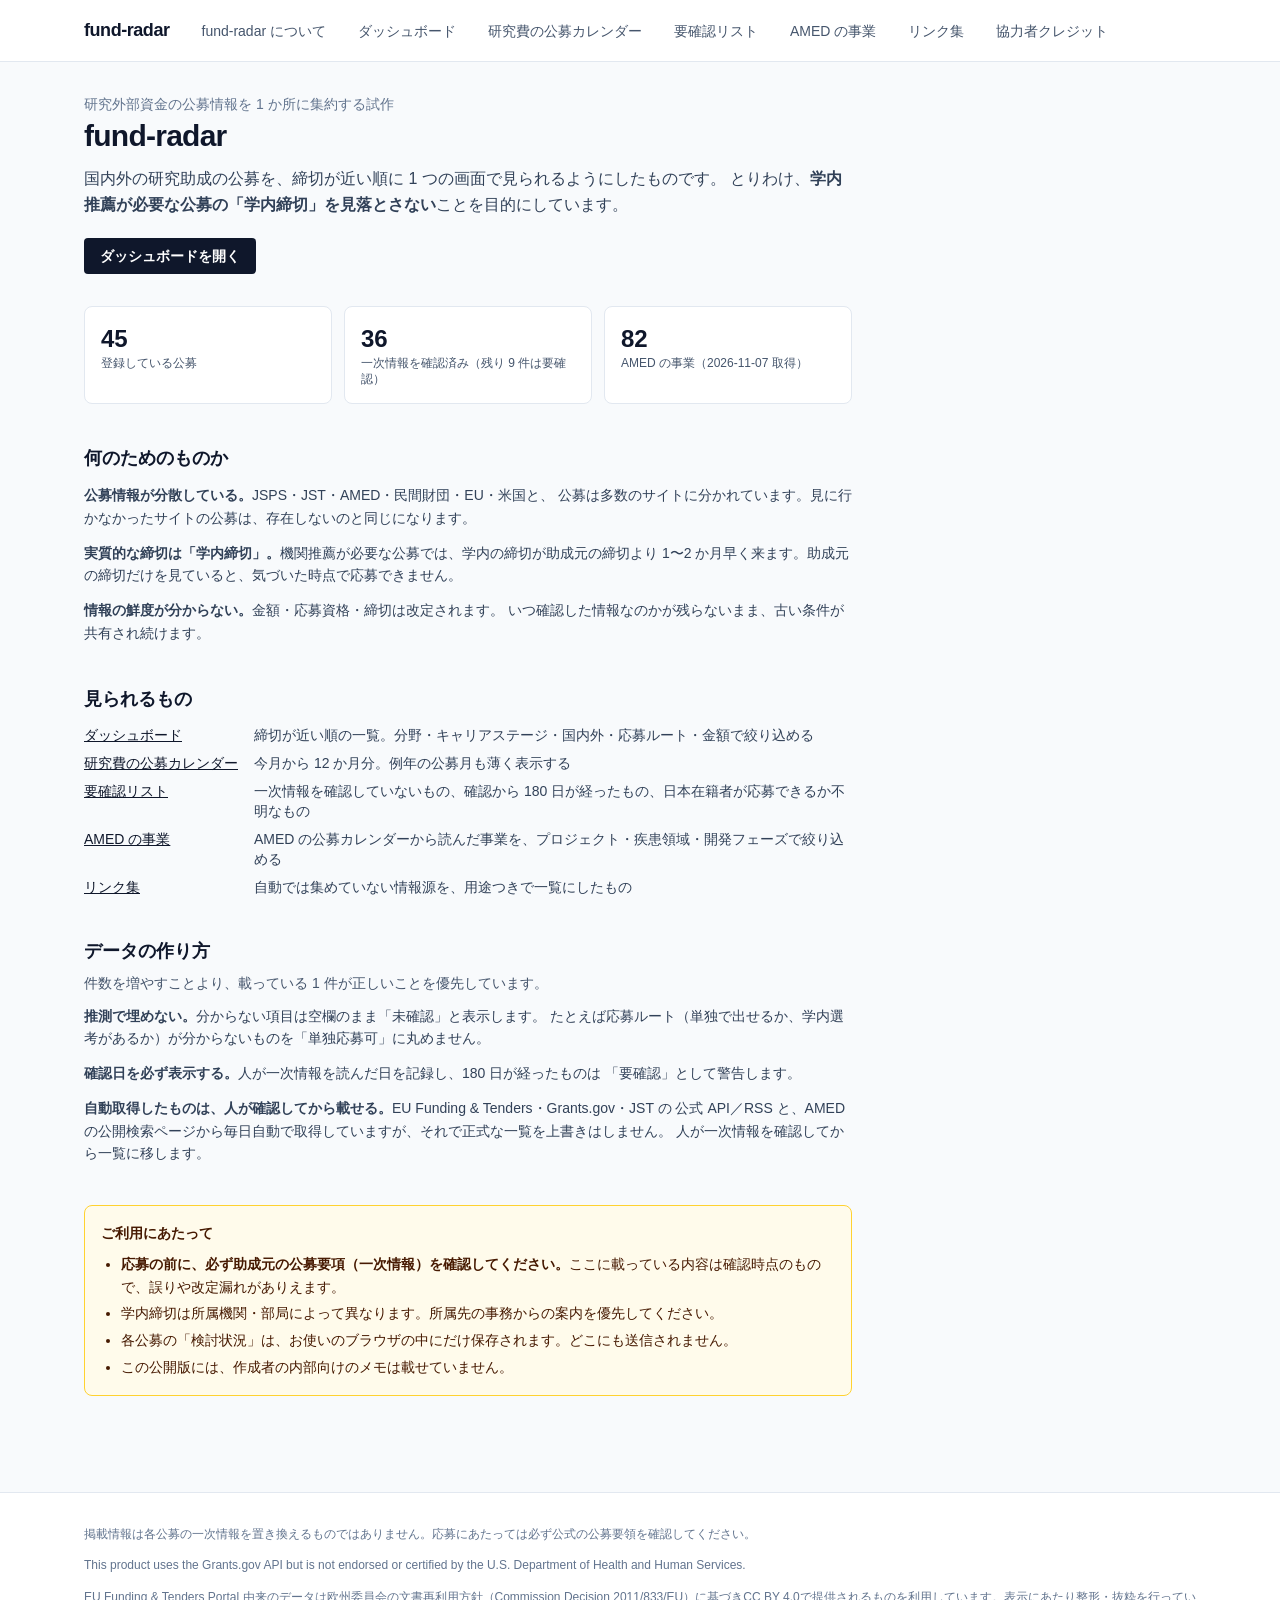
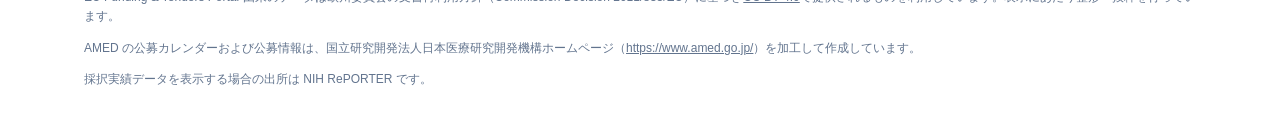
==== commit c312eed4: "サイト更新: 2026-11-07 12:24" ====
--- a/about/index.html
+++ b/about/index.html
@@ -1 +1 @@
-<!DOCTYPE html><html lang="ja"><head><meta charset="utf-8"><meta name="viewport" content="width=device-width, initial-scale=1"><title>fund-radar について | fund-radar</title><meta name="description" content="研究外部資金の公募情報を 1 か所に集約する試作"><link rel="stylesheet" href="../_astro/Base.BMGEi5oj.css"></head><body class="min-h-dvh bg-slate-50 text-slate-900 antialiased"><header class="border-b border-slate-200 bg-white print:hidden"><div class="mx-auto flex max-w-6xl flex-wrap items-baseline gap-x-6 gap-y-2 px-5 py-4"><a href="../index.html" class="text-lg font-bold tracking-tight">fund-radar</a><nav class="flex gap-4 text-sm"><a href="../index.html" class="rounded px-2 py-1 text-slate-600 hover:bg-slate-100 hover:text-slate-900">fund-radar について</a><a href="../dashboard/index.html" class="rounded px-2 py-1 text-slate-600 hover:bg-slate-100 hover:text-slate-900">ダッシュボード</a><a href="../calendar/index.html" class="rounded px-2 py-1 text-slate-600 hover:bg-slate-100 hover:text-slate-900">研究費の公募カレンダー</a><a href="../needs-check/index.html" class="rounded px-2 py-1 text-slate-600 hover:bg-slate-100 hover:text-slate-900">要確認リスト</a><a href="../amed/index.html" class="rounded px-2 py-1 text-slate-600 hover:bg-slate-100 hover:text-slate-900">AMED の事業</a><a href="../links/index.html" class="rounded px-2 py-1 text-slate-600 hover:bg-slate-100 hover:text-slate-900">リンク集</a><a href="../credits/index.html" class="rounded px-2 py-1 text-slate-600 hover:bg-slate-100 hover:text-slate-900">協力者クレジット</a></nav></div></header><main class="mx-auto max-w-6xl px-5 py-8"><section class="max-w-3xl"><p class="text-sm font-medium text-slate-500">研究外部資金の公募情報を 1 か所に集約する試作</p><h1 class="mt-1 text-3xl font-bold tracking-tight">fund-radar</h1><p class="mt-3 text-base leading-relaxed text-slate-700">国内外の研究助成の公募を、締切が近い順に 1 つの画面で見られるようにしたものです。 とりわけ、<strong>学内推薦が必要な公募の「学内締切」を見落とさない</strong>ことを目的にしています。</p><a href="../dashboard/index.html" class="mt-5 inline-block rounded bg-slate-900 px-4 py-2 text-sm font-semibold text-white hover:bg-slate-700">ダッシュボードを開く</a></section><section class="mt-8 grid max-w-3xl gap-3 sm:grid-cols-3"><div class="rounded-lg border border-slate-200 bg-white p-4"><p class="text-2xl font-bold tabular-nums">45</p><p class="text-xs text-slate-600">登録している公募</p></div><div class="rounded-lg border border-slate-200 bg-white p-4"><p class="text-2xl font-bold tabular-nums">36</p><p class="text-xs text-slate-600">一次情報を確認済み（残り 9 件は要確認）</p></div><div class="rounded-lg border border-slate-200 bg-white p-4"><p class="text-2xl font-bold tabular-nums">82</p><p class="text-xs text-slate-600">AMED の事業（2026-10-30 取得）</p></div></section><section class="mt-10 max-w-3xl"><h2 class="text-lg font-semibold">何のためのものか</h2><ul class="mt-3 space-y-3 text-sm leading-relaxed text-slate-700"><li><strong>公募情報が分散している。</strong>JSPS・JST・AMED・民間財団・EU・米国と、 公募は多数のサイトに分かれています。見に行かなかったサイトの公募は、存在しないのと同じになります。</li><li><strong>実質的な締切は「学内締切」。</strong>機関推薦が必要な公募では、学内の締切が助成元の締切より 1〜2 か月早く来ます。助成元の締切だけを見ていると、気づいた時点で応募できません。</li><li><strong>情報の鮮度が分からない。</strong>金額・応募資格・締切は改定されます。 いつ確認した情報なのかが残らないまま、古い条件が共有され続けます。</li></ul></section><section class="mt-10 max-w-3xl"><h2 class="text-lg font-semibold">見られるもの</h2><dl class="mt-3 grid grid-cols-[auto_1fr] gap-x-4 gap-y-2 text-sm"><dt><a href="../dashboard/index.html" class="font-medium underline hover:text-slate-600">ダッシュボード</a></dt><dd class="text-slate-700">締切が近い順の一覧。分野・キャリアステージ・国内外・応募ルート・金額で絞り込める</dd><dt><a href="../calendar/index.html" class="font-medium underline hover:text-slate-600">研究費の公募カレンダー</a></dt><dd class="text-slate-700">今月から 12 か月分。例年の公募月も薄く表示する</dd><dt><a href="../needs-check/index.html" class="font-medium underline hover:text-slate-600">要確認リスト</a></dt><dd class="text-slate-700">一次情報を確認していないもの、確認から 180 日が経ったもの、日本在籍者が応募できるか不明なもの</dd><dt><a href="../amed/index.html" class="font-medium underline hover:text-slate-600">AMED の事業</a></dt><dd class="text-slate-700">AMED の公募カレンダーから読んだ事業を、プロジェクト・疾患領域・開発フェーズで絞り込める</dd><dt><a href="../links/index.html" class="font-medium underline hover:text-slate-600">リンク集</a></dt><dd class="text-slate-700">自動では集めていない情報源を、用途つきで一覧にしたもの</dd></dl></section><section class="mt-10 max-w-3xl"><h2 class="text-lg font-semibold">データの作り方</h2><p class="mt-2 text-sm text-slate-600">件数を増やすことより、載っている 1 件が正しいことを優先しています。</p><ul class="mt-3 space-y-3 text-sm leading-relaxed text-slate-700"><li><strong>推測で埋めない。</strong>分からない項目は空欄のまま「未確認」と表示します。 たとえば応募ルート（単独で出せるか、学内選考があるか）が分からないものを「単独応募可」に丸めません。</li><li><strong>確認日を必ず表示する。</strong>人が一次情報を読んだ日を記録し、180 日が経ったものは 「要確認」として警告します。</li><li><strong>自動取得したものは、人が確認してから載せる。</strong>EU Funding &amp; Tenders・Grants.gov・JST の 公式 API／RSS と、AMED の公開検索ページから毎日自動で取得していますが、それで正式な一覧を上書きはしません。 人が一次情報を確認してから一覧に移します。</li></ul></section><section class="mt-10 max-w-3xl rounded-lg border border-amber-300 bg-amber-50 p-4 text-sm leading-relaxed text-amber-950"><h2 class="font-semibold">ご利用にあたって</h2><ul class="mt-2 list-disc space-y-1 pl-5"><li><strong>応募の前に、必ず助成元の公募要項（一次情報）を確認してください。</strong>ここに載っている内容は確認時点のもので、誤りや改定漏れがありえます。</li><li>学内締切は所属機関・部局によって異なります。所属先の事務からの案内を優先してください。</li><li>各公募の「検討状況」は、お使いのブラウザの中にだけ保存されます。どこにも送信されません。</li><li>この公開版には、作成者の内部向けのメモは載せていません。</li></ul></section></main><script type="module">var e=[`unconsidered`,`considering`,`planned`,`applied`,`awarded`,`rejected`,`not_eligible`],t={unconsidered:`未検討`,considering:`検討中`,planned:`申請予定`,applied:`申請済`,awarded:`採択`,rejected:`不採択`,not_eligible:`対象外`},n={unconsidered:`bg-slate-100 text-slate-500`,considering:`bg-sky-100 text-sky-900`,planned:`bg-indigo-100 text-indigo-900`,applied:`bg-violet-100 text-violet-900`,awarded:`bg-emerald-100 text-emerald-900`,rejected:`bg-slate-200 text-slate-600`,not_eligible:`bg-slate-200 text-slate-500`},r=`unconsidered`,i=`fund-radar:status:v1`;function a(t){return typeof t==`string`&&e.includes(t)}function o(e){return s(typeof e==`object`&&e&&!Array.isArray(e)&&`statuses`in e?e.statuses:e)}function s(e){if(typeof e!=`object`||!e||Array.isArray(e))return{};let t={};for(let[n,r]of Object.entries(e))typeof n==`string`&&n!==``&&a(r)&&r!==`unconsidered`&&(t[n]=r);return t}var c=`fund-radar:status-changed`;function l(){try{let e=localStorage.getItem(i);return e?s(JSON.parse(e)):{}}catch{return{}}}function u(e){try{localStorage.setItem(i,JSON.stringify(e))}catch{}}var d=l();function f(e){let i=e.dataset.programId;if(!i)return;let a=d[i]??`unconsidered`;e.dataset.status=a;let o=e.querySelector(`select[data-status-select]`);o&&(o.value=a);let s=e.querySelector(`[data-status-badge]`);s&&(s.textContent=t[a],s.className=`rounded px-2 py-0.5 text-xs font-medium ${n[a]}`,s.hidden=a===r)}function p(){document.querySelectorAll(`[data-program-id]`).forEach(f)}function m(e,t){t===`unconsidered`?delete d[e]:d[e]=t,u(d),p(),document.dispatchEvent(new CustomEvent(c))}document.addEventListener(`change`,e=>{let t=e.target;if(!(t instanceof HTMLSelectElement)||!t.hasAttribute(`data-status-select`))return;let n=t.closest(`[data-program-id]`)?.dataset.programId;!n||!a(t.value)||m(n,t.value)});function h(){let e={exportedAt:new Date().toISOString(),schema:i,statuses:d},t=new Blob([JSON.stringify(e,null,2)],{type:`application/json`}),n=URL.createObjectURL(t),r=document.createElement(`a`);r.href=n,r.download=`fund-radar-status-${e.exportedAt.slice(0,10)}.json`,r.click(),URL.revokeObjectURL(n)}async function g(e){let t;try{t=JSON.parse(await e.text())}catch{_(`読み込めませんでした。JSON として解釈できないか、ファイルを読めませんでした。`,!0);return}let n=o(t),r=Object.keys(n).length;if(r===0){_(`有効なステータスが 1 件も含まれていませんでした。現在の内容はそのままです。`,!0);return}let i=Object.keys(d).length;if(i>0&&!window.confirm(`読み込んだファイルには ${r} 件の検討状況が入っています。\n現在このブラウザに保存されている ${i} 件は破棄され、ファイルの内容に置き換わります。\n続けますか？`)){_(`取り込みを中止しました。現在の内容はそのままです。`,!0);return}d=n,u(d),p(),document.dispatchEvent(new CustomEvent(c)),_(i>0?`${r} 件を読み込みました（既存の ${i} 件を置き換えました）。`:`${r} 件を読み込みました。`,!1)}function _(e,t){let n=document.querySelector(`[data-status-message]`);n&&(n.textContent=e,n.className=`text-xs ${t?`text-rose-700`:`text-emerald-700`}`)}document.addEventListener(`click`,e=>{let t=e.target;t instanceof HTMLElement&&t.closest(`[data-status-export]`)&&h()}),document.addEventListener(`change`,e=>{let t=e.target;if(!(t instanceof HTMLInputElement)||!t.hasAttribute(`data-status-import`))return;let n=t.files?.[0];n&&g(n).finally(()=>{t.value=``})}),p();</script><footer class="mt-16 border-t border-slate-200 bg-white"><div class="mx-auto max-w-6xl space-y-3 px-5 py-8 text-xs leading-relaxed text-slate-500"><p>掲載情報は各公募の一次情報を置き換えるものではありません。応募にあたっては必ず公式の公募要領を確認してください。</p><p>This product uses the Grants.gov API but is not endorsed or certified by the U.S. Department of Health and Human Services.</p><p>EU Funding &amp; Tenders Portal 由来のデータは欧州委員会の文書再利用方針（Commission Decision 2011/833/EU）に基づき<a class="underline hover:text-slate-700" href="https://creativecommons.org/licenses/by/4.0/" rel="noopener">CC BY 4.0</a>で提供されるものを利用しています。表示にあたり整形・抜粋を行っています。</p><p>AMED の公募カレンダーおよび公募情報は、国立研究開発法人日本医療研究開発機構ホームページ（<a class="underline hover:text-slate-700" href="https://www.amed.go.jp/" rel="noopener">https://www.amed.go.jp/</a>）を加工して作成しています。</p><p>採択実績データを表示する場合の出所は NIH RePORTER です。</p></div></footer></body></html>+<!DOCTYPE html><html lang="ja"><head><meta charset="utf-8"><meta name="viewport" content="width=device-width, initial-scale=1"><title>fund-radar について | fund-radar</title><meta name="description" content="研究外部資金の公募情報を 1 か所に集約する試作"><link rel="stylesheet" href="../_astro/Base.BMGEi5oj.css"></head><body class="min-h-dvh bg-slate-50 text-slate-900 antialiased"><header class="border-b border-slate-200 bg-white print:hidden"><div class="mx-auto flex max-w-6xl flex-wrap items-baseline gap-x-6 gap-y-2 px-5 py-4"><a href="../index.html" class="text-lg font-bold tracking-tight">fund-radar</a><nav class="flex gap-4 text-sm"><a href="../index.html" class="rounded px-2 py-1 text-slate-600 hover:bg-slate-100 hover:text-slate-900">fund-radar について</a><a href="../dashboard/index.html" class="rounded px-2 py-1 text-slate-600 hover:bg-slate-100 hover:text-slate-900">ダッシュボード</a><a href="../calendar/index.html" class="rounded px-2 py-1 text-slate-600 hover:bg-slate-100 hover:text-slate-900">研究費の公募カレンダー</a><a href="../needs-check/index.html" class="rounded px-2 py-1 text-slate-600 hover:bg-slate-100 hover:text-slate-900">要確認リスト</a><a href="../amed/index.html" class="rounded px-2 py-1 text-slate-600 hover:bg-slate-100 hover:text-slate-900">AMED の事業</a><a href="../links/index.html" class="rounded px-2 py-1 text-slate-600 hover:bg-slate-100 hover:text-slate-900">リンク集</a><a href="../credits/index.html" class="rounded px-2 py-1 text-slate-600 hover:bg-slate-100 hover:text-slate-900">協力者クレジット</a></nav></div></header><main class="mx-auto max-w-6xl px-5 py-8"><section class="max-w-3xl"><p class="text-sm font-medium text-slate-500">研究外部資金の公募情報を 1 か所に集約する試作</p><h1 class="mt-1 text-3xl font-bold tracking-tight">fund-radar</h1><p class="mt-3 text-base leading-relaxed text-slate-700">国内外の研究助成の公募を、締切が近い順に 1 つの画面で見られるようにしたものです。 とりわけ、<strong>学内推薦が必要な公募の「学内締切」を見落とさない</strong>ことを目的にしています。</p><a href="../dashboard/index.html" class="mt-5 inline-block rounded bg-slate-900 px-4 py-2 text-sm font-semibold text-white hover:bg-slate-700">ダッシュボードを開く</a></section><section class="mt-8 grid max-w-3xl gap-3 sm:grid-cols-3"><div class="rounded-lg border border-slate-200 bg-white p-4"><p class="text-2xl font-bold tabular-nums">45</p><p class="text-xs text-slate-600">登録している公募</p></div><div class="rounded-lg border border-slate-200 bg-white p-4"><p class="text-2xl font-bold tabular-nums">36</p><p class="text-xs text-slate-600">一次情報を確認済み（残り 9 件は要確認）</p></div><div class="rounded-lg border border-slate-200 bg-white p-4"><p class="text-2xl font-bold tabular-nums">82</p><p class="text-xs text-slate-600">AMED の事業（2026-11-07 取得）</p></div></section><section class="mt-10 max-w-3xl"><h2 class="text-lg font-semibold">何のためのものか</h2><ul class="mt-3 space-y-3 text-sm leading-relaxed text-slate-700"><li><strong>公募情報が分散している。</strong>JSPS・JST・AMED・民間財団・EU・米国と、 公募は多数のサイトに分かれています。見に行かなかったサイトの公募は、存在しないのと同じになります。</li><li><strong>実質的な締切は「学内締切」。</strong>機関推薦が必要な公募では、学内の締切が助成元の締切より 1〜2 か月早く来ます。助成元の締切だけを見ていると、気づいた時点で応募できません。</li><li><strong>情報の鮮度が分からない。</strong>金額・応募資格・締切は改定されます。 いつ確認した情報なのかが残らないまま、古い条件が共有され続けます。</li></ul></section><section class="mt-10 max-w-3xl"><h2 class="text-lg font-semibold">見られるもの</h2><dl class="mt-3 grid grid-cols-[auto_1fr] gap-x-4 gap-y-2 text-sm"><dt><a href="../dashboard/index.html" class="font-medium underline hover:text-slate-600">ダッシュボード</a></dt><dd class="text-slate-700">締切が近い順の一覧。分野・キャリアステージ・国内外・応募ルート・金額で絞り込める</dd><dt><a href="../calendar/index.html" class="font-medium underline hover:text-slate-600">研究費の公募カレンダー</a></dt><dd class="text-slate-700">今月から 12 か月分。例年の公募月も薄く表示する</dd><dt><a href="../needs-check/index.html" class="font-medium underline hover:text-slate-600">要確認リスト</a></dt><dd class="text-slate-700">一次情報を確認していないもの、確認から 180 日が経ったもの、日本在籍者が応募できるか不明なもの</dd><dt><a href="../amed/index.html" class="font-medium underline hover:text-slate-600">AMED の事業</a></dt><dd class="text-slate-700">AMED の公募カレンダーから読んだ事業を、プロジェクト・疾患領域・開発フェーズで絞り込める</dd><dt><a href="../links/index.html" class="font-medium underline hover:text-slate-600">リンク集</a></dt><dd class="text-slate-700">自動では集めていない情報源を、用途つきで一覧にしたもの</dd></dl></section><section class="mt-10 max-w-3xl"><h2 class="text-lg font-semibold">データの作り方</h2><p class="mt-2 text-sm text-slate-600">件数を増やすことより、載っている 1 件が正しいことを優先しています。</p><ul class="mt-3 space-y-3 text-sm leading-relaxed text-slate-700"><li><strong>推測で埋めない。</strong>分からない項目は空欄のまま「未確認」と表示します。 たとえば応募ルート（単独で出せるか、学内選考があるか）が分からないものを「単独応募可」に丸めません。</li><li><strong>確認日を必ず表示する。</strong>人が一次情報を読んだ日を記録し、180 日が経ったものは 「要確認」として警告します。</li><li><strong>自動取得したものは、人が確認してから載せる。</strong>EU Funding &amp; Tenders・Grants.gov・JST の 公式 API／RSS と、AMED の公開検索ページから毎日自動で取得していますが、それで正式な一覧を上書きはしません。 人が一次情報を確認してから一覧に移します。</li></ul></section><section class="mt-10 max-w-3xl rounded-lg border border-amber-300 bg-amber-50 p-4 text-sm leading-relaxed text-amber-950"><h2 class="font-semibold">ご利用にあたって</h2><ul class="mt-2 list-disc space-y-1 pl-5"><li><strong>応募の前に、必ず助成元の公募要項（一次情報）を確認してください。</strong>ここに載っている内容は確認時点のもので、誤りや改定漏れがありえます。</li><li>学内締切は所属機関・部局によって異なります。所属先の事務からの案内を優先してください。</li><li>各公募の「検討状況」は、お使いのブラウザの中にだけ保存されます。どこにも送信されません。</li><li>この公開版には、作成者の内部向けのメモは載せていません。</li></ul></section></main><script type="module">var e=[`unconsidered`,`considering`,`planned`,`applied`,`awarded`,`rejected`,`not_eligible`],t={unconsidered:`未検討`,considering:`検討中`,planned:`申請予定`,applied:`申請済`,awarded:`採択`,rejected:`不採択`,not_eligible:`対象外`},n={unconsidered:`bg-slate-100 text-slate-500`,considering:`bg-sky-100 text-sky-900`,planned:`bg-indigo-100 text-indigo-900`,applied:`bg-violet-100 text-violet-900`,awarded:`bg-emerald-100 text-emerald-900`,rejected:`bg-slate-200 text-slate-600`,not_eligible:`bg-slate-200 text-slate-500`},r=`unconsidered`,i=`fund-radar:status:v1`;function a(t){return typeof t==`string`&&e.includes(t)}function o(e){return s(typeof e==`object`&&e&&!Array.isArray(e)&&`statuses`in e?e.statuses:e)}function s(e){if(typeof e!=`object`||!e||Array.isArray(e))return{};let t={};for(let[n,r]of Object.entries(e))typeof n==`string`&&n!==``&&a(r)&&r!==`unconsidered`&&(t[n]=r);return t}var c=`fund-radar:status-changed`;function l(){try{let e=localStorage.getItem(i);return e?s(JSON.parse(e)):{}}catch{return{}}}function u(e){try{localStorage.setItem(i,JSON.stringify(e))}catch{}}var d=l();function f(e){let i=e.dataset.programId;if(!i)return;let a=d[i]??`unconsidered`;e.dataset.status=a;let o=e.querySelector(`select[data-status-select]`);o&&(o.value=a);let s=e.querySelector(`[data-status-badge]`);s&&(s.textContent=t[a],s.className=`rounded px-2 py-0.5 text-xs font-medium ${n[a]}`,s.hidden=a===r)}function p(){document.querySelectorAll(`[data-program-id]`).forEach(f)}function m(e,t){t===`unconsidered`?delete d[e]:d[e]=t,u(d),p(),document.dispatchEvent(new CustomEvent(c))}document.addEventListener(`change`,e=>{let t=e.target;if(!(t instanceof HTMLSelectElement)||!t.hasAttribute(`data-status-select`))return;let n=t.closest(`[data-program-id]`)?.dataset.programId;!n||!a(t.value)||m(n,t.value)});function h(){let e={exportedAt:new Date().toISOString(),schema:i,statuses:d},t=new Blob([JSON.stringify(e,null,2)],{type:`application/json`}),n=URL.createObjectURL(t),r=document.createElement(`a`);r.href=n,r.download=`fund-radar-status-${e.exportedAt.slice(0,10)}.json`,r.click(),URL.revokeObjectURL(n)}async function g(e){let t;try{t=JSON.parse(await e.text())}catch{_(`読み込めませんでした。JSON として解釈できないか、ファイルを読めませんでした。`,!0);return}let n=o(t),r=Object.keys(n).length;if(r===0){_(`有効なステータスが 1 件も含まれていませんでした。現在の内容はそのままです。`,!0);return}let i=Object.keys(d).length;if(i>0&&!window.confirm(`読み込んだファイルには ${r} 件の検討状況が入っています。\n現在このブラウザに保存されている ${i} 件は破棄され、ファイルの内容に置き換わります。\n続けますか？`)){_(`取り込みを中止しました。現在の内容はそのままです。`,!0);return}d=n,u(d),p(),document.dispatchEvent(new CustomEvent(c)),_(i>0?`${r} 件を読み込みました（既存の ${i} 件を置き換えました）。`:`${r} 件を読み込みました。`,!1)}function _(e,t){let n=document.querySelector(`[data-status-message]`);n&&(n.textContent=e,n.className=`text-xs ${t?`text-rose-700`:`text-emerald-700`}`)}document.addEventListener(`click`,e=>{let t=e.target;t instanceof HTMLElement&&t.closest(`[data-status-export]`)&&h()}),document.addEventListener(`change`,e=>{let t=e.target;if(!(t instanceof HTMLInputElement)||!t.hasAttribute(`data-status-import`))return;let n=t.files?.[0];n&&g(n).finally(()=>{t.value=``})}),p();</script><footer class="mt-16 border-t border-slate-200 bg-white"><div class="mx-auto max-w-6xl space-y-3 px-5 py-8 text-xs leading-relaxed text-slate-500"><p>掲載情報は各公募の一次情報を置き換えるものではありません。応募にあたっては必ず公式の公募要領を確認してください。</p><p>This product uses the Grants.gov API but is not endorsed or certified by the U.S. Department of Health and Human Services.</p><p>EU Funding &amp; Tenders Portal 由来のデータは欧州委員会の文書再利用方針（Commission Decision 2011/833/EU）に基づき<a class="underline hover:text-slate-700" href="https://creativecommons.org/licenses/by/4.0/" rel="noopener">CC BY 4.0</a>で提供されるものを利用しています。表示にあたり整形・抜粋を行っています。</p><p>AMED の公募カレンダーおよび公募情報は、国立研究開発法人日本医療研究開発機構ホームページ（<a class="underline hover:text-slate-700" href="https://www.amed.go.jp/" rel="noopener">https://www.amed.go.jp/</a>）を加工して作成しています。</p><p>採択実績データを表示する場合の出所は NIH RePORTER です。</p></div></footer></body></html>
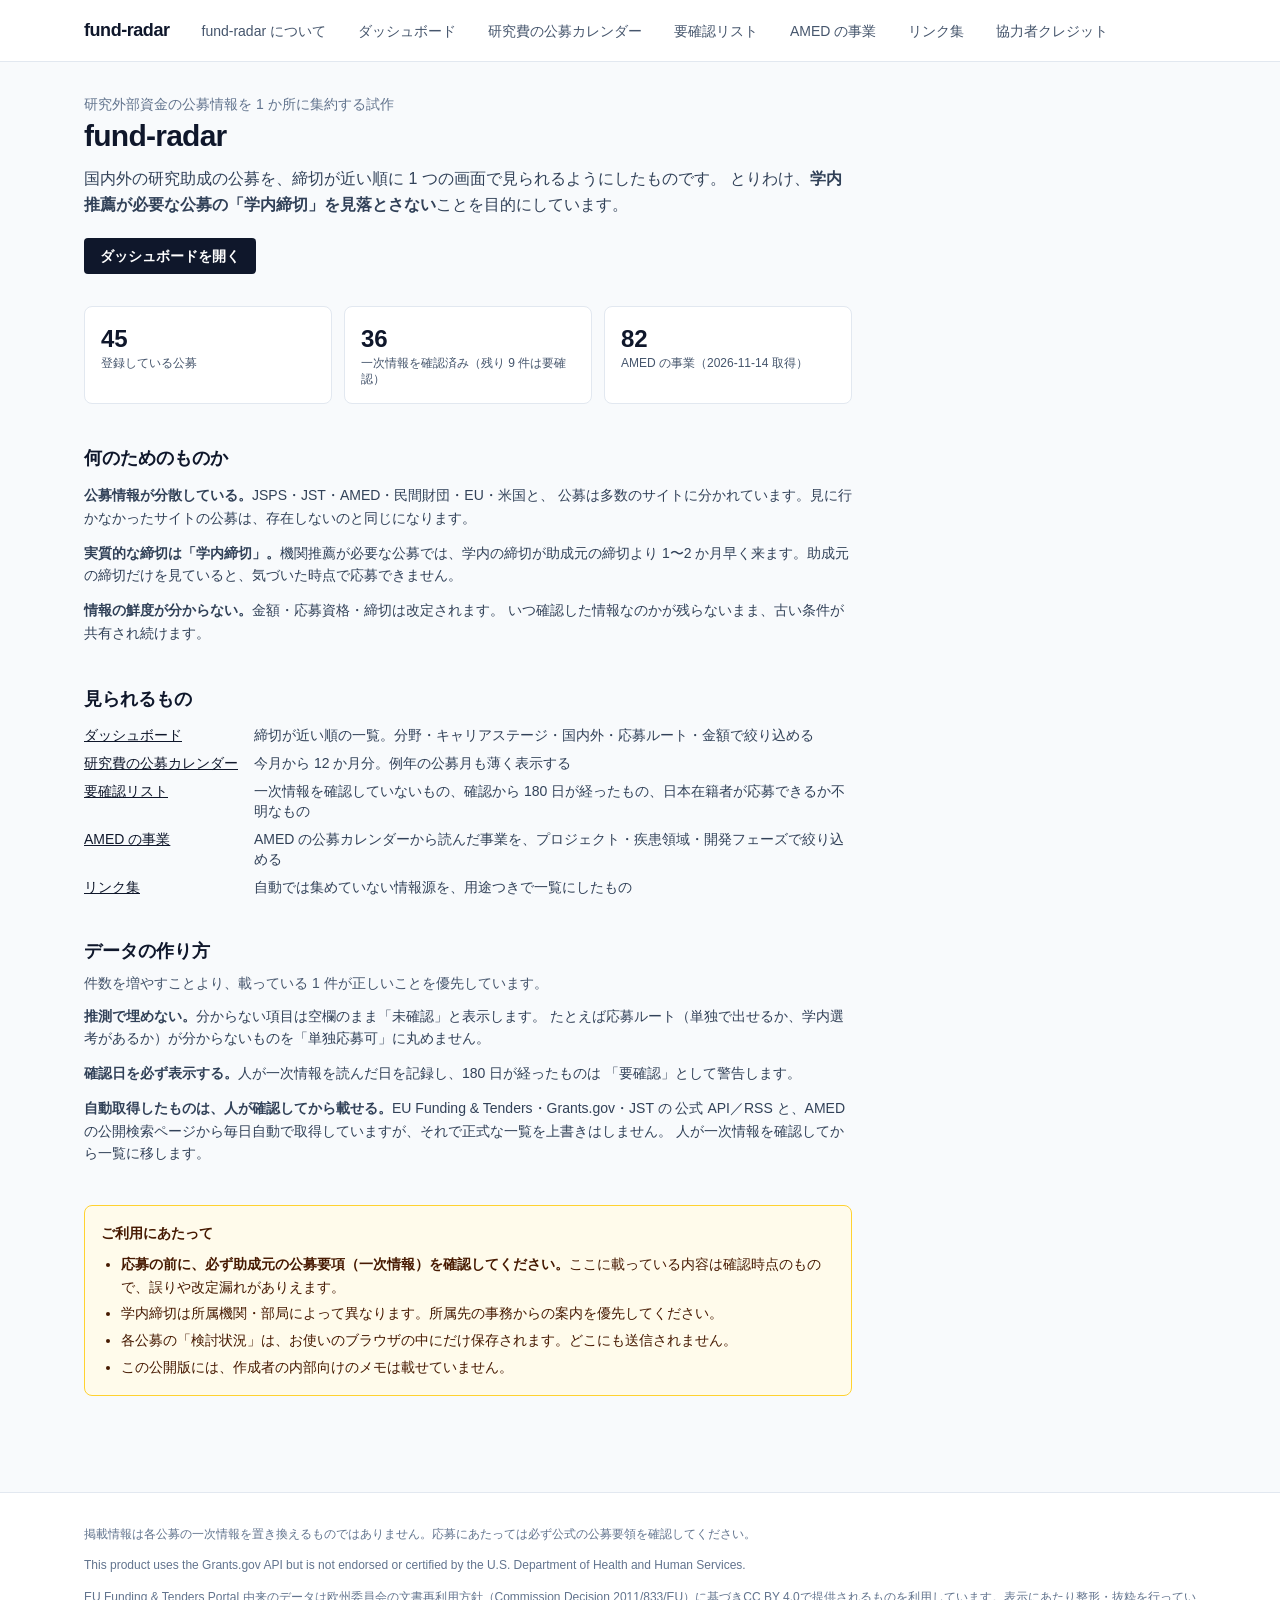
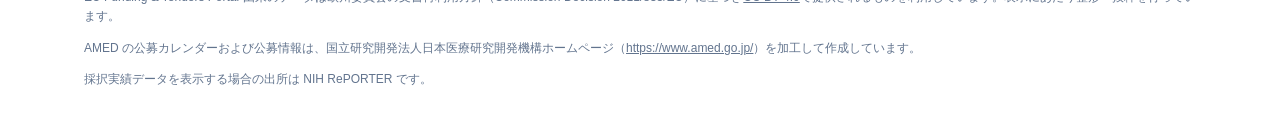
==== commit 461cb06e: "サイト更新: 2026-11-14 19:37" ====
--- a/about/index.html
+++ b/about/index.html
@@ -1 +1 @@
-<!DOCTYPE html><html lang="ja"><head><meta charset="utf-8"><meta name="viewport" content="width=device-width, initial-scale=1"><title>fund-radar について | fund-radar</title><meta name="description" content="研究外部資金の公募情報を 1 か所に集約する試作"><link rel="stylesheet" href="../_astro/Base.BMGEi5oj.css"></head><body class="min-h-dvh bg-slate-50 text-slate-900 antialiased"><header class="border-b border-slate-200 bg-white print:hidden"><div class="mx-auto flex max-w-6xl flex-wrap items-baseline gap-x-6 gap-y-2 px-5 py-4"><a href="../index.html" class="text-lg font-bold tracking-tight">fund-radar</a><nav class="flex gap-4 text-sm"><a href="../index.html" class="rounded px-2 py-1 text-slate-600 hover:bg-slate-100 hover:text-slate-900">fund-radar について</a><a href="../dashboard/index.html" class="rounded px-2 py-1 text-slate-600 hover:bg-slate-100 hover:text-slate-900">ダッシュボード</a><a href="../calendar/index.html" class="rounded px-2 py-1 text-slate-600 hover:bg-slate-100 hover:text-slate-900">研究費の公募カレンダー</a><a href="../needs-check/index.html" class="rounded px-2 py-1 text-slate-600 hover:bg-slate-100 hover:text-slate-900">要確認リスト</a><a href="../amed/index.html" class="rounded px-2 py-1 text-slate-600 hover:bg-slate-100 hover:text-slate-900">AMED の事業</a><a href="../links/index.html" class="rounded px-2 py-1 text-slate-600 hover:bg-slate-100 hover:text-slate-900">リンク集</a><a href="../credits/index.html" class="rounded px-2 py-1 text-slate-600 hover:bg-slate-100 hover:text-slate-900">協力者クレジット</a></nav></div></header><main class="mx-auto max-w-6xl px-5 py-8"><section class="max-w-3xl"><p class="text-sm font-medium text-slate-500">研究外部資金の公募情報を 1 か所に集約する試作</p><h1 class="mt-1 text-3xl font-bold tracking-tight">fund-radar</h1><p class="mt-3 text-base leading-relaxed text-slate-700">国内外の研究助成の公募を、締切が近い順に 1 つの画面で見られるようにしたものです。 とりわけ、<strong>学内推薦が必要な公募の「学内締切」を見落とさない</strong>ことを目的にしています。</p><a href="../dashboard/index.html" class="mt-5 inline-block rounded bg-slate-900 px-4 py-2 text-sm font-semibold text-white hover:bg-slate-700">ダッシュボードを開く</a></section><section class="mt-8 grid max-w-3xl gap-3 sm:grid-cols-3"><div class="rounded-lg border border-slate-200 bg-white p-4"><p class="text-2xl font-bold tabular-nums">45</p><p class="text-xs text-slate-600">登録している公募</p></div><div class="rounded-lg border border-slate-200 bg-white p-4"><p class="text-2xl font-bold tabular-nums">36</p><p class="text-xs text-slate-600">一次情報を確認済み（残り 9 件は要確認）</p></div><div class="rounded-lg border border-slate-200 bg-white p-4"><p class="text-2xl font-bold tabular-nums">82</p><p class="text-xs text-slate-600">AMED の事業（2026-11-07 取得）</p></div></section><section class="mt-10 max-w-3xl"><h2 class="text-lg font-semibold">何のためのものか</h2><ul class="mt-3 space-y-3 text-sm leading-relaxed text-slate-700"><li><strong>公募情報が分散している。</strong>JSPS・JST・AMED・民間財団・EU・米国と、 公募は多数のサイトに分かれています。見に行かなかったサイトの公募は、存在しないのと同じになります。</li><li><strong>実質的な締切は「学内締切」。</strong>機関推薦が必要な公募では、学内の締切が助成元の締切より 1〜2 か月早く来ます。助成元の締切だけを見ていると、気づいた時点で応募できません。</li><li><strong>情報の鮮度が分からない。</strong>金額・応募資格・締切は改定されます。 いつ確認した情報なのかが残らないまま、古い条件が共有され続けます。</li></ul></section><section class="mt-10 max-w-3xl"><h2 class="text-lg font-semibold">見られるもの</h2><dl class="mt-3 grid grid-cols-[auto_1fr] gap-x-4 gap-y-2 text-sm"><dt><a href="../dashboard/index.html" class="font-medium underline hover:text-slate-600">ダッシュボード</a></dt><dd class="text-slate-700">締切が近い順の一覧。分野・キャリアステージ・国内外・応募ルート・金額で絞り込める</dd><dt><a href="../calendar/index.html" class="font-medium underline hover:text-slate-600">研究費の公募カレンダー</a></dt><dd class="text-slate-700">今月から 12 か月分。例年の公募月も薄く表示する</dd><dt><a href="../needs-check/index.html" class="font-medium underline hover:text-slate-600">要確認リスト</a></dt><dd class="text-slate-700">一次情報を確認していないもの、確認から 180 日が経ったもの、日本在籍者が応募できるか不明なもの</dd><dt><a href="../amed/index.html" class="font-medium underline hover:text-slate-600">AMED の事業</a></dt><dd class="text-slate-700">AMED の公募カレンダーから読んだ事業を、プロジェクト・疾患領域・開発フェーズで絞り込める</dd><dt><a href="../links/index.html" class="font-medium underline hover:text-slate-600">リンク集</a></dt><dd class="text-slate-700">自動では集めていない情報源を、用途つきで一覧にしたもの</dd></dl></section><section class="mt-10 max-w-3xl"><h2 class="text-lg font-semibold">データの作り方</h2><p class="mt-2 text-sm text-slate-600">件数を増やすことより、載っている 1 件が正しいことを優先しています。</p><ul class="mt-3 space-y-3 text-sm leading-relaxed text-slate-700"><li><strong>推測で埋めない。</strong>分からない項目は空欄のまま「未確認」と表示します。 たとえば応募ルート（単独で出せるか、学内選考があるか）が分からないものを「単独応募可」に丸めません。</li><li><strong>確認日を必ず表示する。</strong>人が一次情報を読んだ日を記録し、180 日が経ったものは 「要確認」として警告します。</li><li><strong>自動取得したものは、人が確認してから載せる。</strong>EU Funding &amp; Tenders・Grants.gov・JST の 公式 API／RSS と、AMED の公開検索ページから毎日自動で取得していますが、それで正式な一覧を上書きはしません。 人が一次情報を確認してから一覧に移します。</li></ul></section><section class="mt-10 max-w-3xl rounded-lg border border-amber-300 bg-amber-50 p-4 text-sm leading-relaxed text-amber-950"><h2 class="font-semibold">ご利用にあたって</h2><ul class="mt-2 list-disc space-y-1 pl-5"><li><strong>応募の前に、必ず助成元の公募要項（一次情報）を確認してください。</strong>ここに載っている内容は確認時点のもので、誤りや改定漏れがありえます。</li><li>学内締切は所属機関・部局によって異なります。所属先の事務からの案内を優先してください。</li><li>各公募の「検討状況」は、お使いのブラウザの中にだけ保存されます。どこにも送信されません。</li><li>この公開版には、作成者の内部向けのメモは載せていません。</li></ul></section></main><script type="module">var e=[`unconsidered`,`considering`,`planned`,`applied`,`awarded`,`rejected`,`not_eligible`],t={unconsidered:`未検討`,considering:`検討中`,planned:`申請予定`,applied:`申請済`,awarded:`採択`,rejected:`不採択`,not_eligible:`対象外`},n={unconsidered:`bg-slate-100 text-slate-500`,considering:`bg-sky-100 text-sky-900`,planned:`bg-indigo-100 text-indigo-900`,applied:`bg-violet-100 text-violet-900`,awarded:`bg-emerald-100 text-emerald-900`,rejected:`bg-slate-200 text-slate-600`,not_eligible:`bg-slate-200 text-slate-500`},r=`unconsidered`,i=`fund-radar:status:v1`;function a(t){return typeof t==`string`&&e.includes(t)}function o(e){return s(typeof e==`object`&&e&&!Array.isArray(e)&&`statuses`in e?e.statuses:e)}function s(e){if(typeof e!=`object`||!e||Array.isArray(e))return{};let t={};for(let[n,r]of Object.entries(e))typeof n==`string`&&n!==``&&a(r)&&r!==`unconsidered`&&(t[n]=r);return t}var c=`fund-radar:status-changed`;function l(){try{let e=localStorage.getItem(i);return e?s(JSON.parse(e)):{}}catch{return{}}}function u(e){try{localStorage.setItem(i,JSON.stringify(e))}catch{}}var d=l();function f(e){let i=e.dataset.programId;if(!i)return;let a=d[i]??`unconsidered`;e.dataset.status=a;let o=e.querySelector(`select[data-status-select]`);o&&(o.value=a);let s=e.querySelector(`[data-status-badge]`);s&&(s.textContent=t[a],s.className=`rounded px-2 py-0.5 text-xs font-medium ${n[a]}`,s.hidden=a===r)}function p(){document.querySelectorAll(`[data-program-id]`).forEach(f)}function m(e,t){t===`unconsidered`?delete d[e]:d[e]=t,u(d),p(),document.dispatchEvent(new CustomEvent(c))}document.addEventListener(`change`,e=>{let t=e.target;if(!(t instanceof HTMLSelectElement)||!t.hasAttribute(`data-status-select`))return;let n=t.closest(`[data-program-id]`)?.dataset.programId;!n||!a(t.value)||m(n,t.value)});function h(){let e={exportedAt:new Date().toISOString(),schema:i,statuses:d},t=new Blob([JSON.stringify(e,null,2)],{type:`application/json`}),n=URL.createObjectURL(t),r=document.createElement(`a`);r.href=n,r.download=`fund-radar-status-${e.exportedAt.slice(0,10)}.json`,r.click(),URL.revokeObjectURL(n)}async function g(e){let t;try{t=JSON.parse(await e.text())}catch{_(`読み込めませんでした。JSON として解釈できないか、ファイルを読めませんでした。`,!0);return}let n=o(t),r=Object.keys(n).length;if(r===0){_(`有効なステータスが 1 件も含まれていませんでした。現在の内容はそのままです。`,!0);return}let i=Object.keys(d).length;if(i>0&&!window.confirm(`読み込んだファイルには ${r} 件の検討状況が入っています。\n現在このブラウザに保存されている ${i} 件は破棄され、ファイルの内容に置き換わります。\n続けますか？`)){_(`取り込みを中止しました。現在の内容はそのままです。`,!0);return}d=n,u(d),p(),document.dispatchEvent(new CustomEvent(c)),_(i>0?`${r} 件を読み込みました（既存の ${i} 件を置き換えました）。`:`${r} 件を読み込みました。`,!1)}function _(e,t){let n=document.querySelector(`[data-status-message]`);n&&(n.textContent=e,n.className=`text-xs ${t?`text-rose-700`:`text-emerald-700`}`)}document.addEventListener(`click`,e=>{let t=e.target;t instanceof HTMLElement&&t.closest(`[data-status-export]`)&&h()}),document.addEventListener(`change`,e=>{let t=e.target;if(!(t instanceof HTMLInputElement)||!t.hasAttribute(`data-status-import`))return;let n=t.files?.[0];n&&g(n).finally(()=>{t.value=``})}),p();</script><footer class="mt-16 border-t border-slate-200 bg-white"><div class="mx-auto max-w-6xl space-y-3 px-5 py-8 text-xs leading-relaxed text-slate-500"><p>掲載情報は各公募の一次情報を置き換えるものではありません。応募にあたっては必ず公式の公募要領を確認してください。</p><p>This product uses the Grants.gov API but is not endorsed or certified by the U.S. Department of Health and Human Services.</p><p>EU Funding &amp; Tenders Portal 由来のデータは欧州委員会の文書再利用方針（Commission Decision 2011/833/EU）に基づき<a class="underline hover:text-slate-700" href="https://creativecommons.org/licenses/by/4.0/" rel="noopener">CC BY 4.0</a>で提供されるものを利用しています。表示にあたり整形・抜粋を行っています。</p><p>AMED の公募カレンダーおよび公募情報は、国立研究開発法人日本医療研究開発機構ホームページ（<a class="underline hover:text-slate-700" href="https://www.amed.go.jp/" rel="noopener">https://www.amed.go.jp/</a>）を加工して作成しています。</p><p>採択実績データを表示する場合の出所は NIH RePORTER です。</p></div></footer></body></html>+<!DOCTYPE html><html lang="ja"><head><meta charset="utf-8"><meta name="viewport" content="width=device-width, initial-scale=1"><title>fund-radar について | fund-radar</title><meta name="description" content="研究外部資金の公募情報を 1 か所に集約する試作"><link rel="stylesheet" href="../_astro/Base.BMGEi5oj.css"></head><body class="min-h-dvh bg-slate-50 text-slate-900 antialiased"><header class="border-b border-slate-200 bg-white print:hidden"><div class="mx-auto flex max-w-6xl flex-wrap items-baseline gap-x-6 gap-y-2 px-5 py-4"><a href="../index.html" class="text-lg font-bold tracking-tight">fund-radar</a><nav class="flex gap-4 text-sm"><a href="../index.html" class="rounded px-2 py-1 text-slate-600 hover:bg-slate-100 hover:text-slate-900">fund-radar について</a><a href="../dashboard/index.html" class="rounded px-2 py-1 text-slate-600 hover:bg-slate-100 hover:text-slate-900">ダッシュボード</a><a href="../calendar/index.html" class="rounded px-2 py-1 text-slate-600 hover:bg-slate-100 hover:text-slate-900">研究費の公募カレンダー</a><a href="../needs-check/index.html" class="rounded px-2 py-1 text-slate-600 hover:bg-slate-100 hover:text-slate-900">要確認リスト</a><a href="../amed/index.html" class="rounded px-2 py-1 text-slate-600 hover:bg-slate-100 hover:text-slate-900">AMED の事業</a><a href="../links/index.html" class="rounded px-2 py-1 text-slate-600 hover:bg-slate-100 hover:text-slate-900">リンク集</a><a href="../credits/index.html" class="rounded px-2 py-1 text-slate-600 hover:bg-slate-100 hover:text-slate-900">協力者クレジット</a></nav></div></header><main class="mx-auto max-w-6xl px-5 py-8"><section class="max-w-3xl"><p class="text-sm font-medium text-slate-500">研究外部資金の公募情報を 1 か所に集約する試作</p><h1 class="mt-1 text-3xl font-bold tracking-tight">fund-radar</h1><p class="mt-3 text-base leading-relaxed text-slate-700">国内外の研究助成の公募を、締切が近い順に 1 つの画面で見られるようにしたものです。 とりわけ、<strong>学内推薦が必要な公募の「学内締切」を見落とさない</strong>ことを目的にしています。</p><a href="../dashboard/index.html" class="mt-5 inline-block rounded bg-slate-900 px-4 py-2 text-sm font-semibold text-white hover:bg-slate-700">ダッシュボードを開く</a></section><section class="mt-8 grid max-w-3xl gap-3 sm:grid-cols-3"><div class="rounded-lg border border-slate-200 bg-white p-4"><p class="text-2xl font-bold tabular-nums">45</p><p class="text-xs text-slate-600">登録している公募</p></div><div class="rounded-lg border border-slate-200 bg-white p-4"><p class="text-2xl font-bold tabular-nums">36</p><p class="text-xs text-slate-600">一次情報を確認済み（残り 9 件は要確認）</p></div><div class="rounded-lg border border-slate-200 bg-white p-4"><p class="text-2xl font-bold tabular-nums">82</p><p class="text-xs text-slate-600">AMED の事業（2026-11-14 取得）</p></div></section><section class="mt-10 max-w-3xl"><h2 class="text-lg font-semibold">何のためのものか</h2><ul class="mt-3 space-y-3 text-sm leading-relaxed text-slate-700"><li><strong>公募情報が分散している。</strong>JSPS・JST・AMED・民間財団・EU・米国と、 公募は多数のサイトに分かれています。見に行かなかったサイトの公募は、存在しないのと同じになります。</li><li><strong>実質的な締切は「学内締切」。</strong>機関推薦が必要な公募では、学内の締切が助成元の締切より 1〜2 か月早く来ます。助成元の締切だけを見ていると、気づいた時点で応募できません。</li><li><strong>情報の鮮度が分からない。</strong>金額・応募資格・締切は改定されます。 いつ確認した情報なのかが残らないまま、古い条件が共有され続けます。</li></ul></section><section class="mt-10 max-w-3xl"><h2 class="text-lg font-semibold">見られるもの</h2><dl class="mt-3 grid grid-cols-[auto_1fr] gap-x-4 gap-y-2 text-sm"><dt><a href="../dashboard/index.html" class="font-medium underline hover:text-slate-600">ダッシュボード</a></dt><dd class="text-slate-700">締切が近い順の一覧。分野・キャリアステージ・国内外・応募ルート・金額で絞り込める</dd><dt><a href="../calendar/index.html" class="font-medium underline hover:text-slate-600">研究費の公募カレンダー</a></dt><dd class="text-slate-700">今月から 12 か月分。例年の公募月も薄く表示する</dd><dt><a href="../needs-check/index.html" class="font-medium underline hover:text-slate-600">要確認リスト</a></dt><dd class="text-slate-700">一次情報を確認していないもの、確認から 180 日が経ったもの、日本在籍者が応募できるか不明なもの</dd><dt><a href="../amed/index.html" class="font-medium underline hover:text-slate-600">AMED の事業</a></dt><dd class="text-slate-700">AMED の公募カレンダーから読んだ事業を、プロジェクト・疾患領域・開発フェーズで絞り込める</dd><dt><a href="../links/index.html" class="font-medium underline hover:text-slate-600">リンク集</a></dt><dd class="text-slate-700">自動では集めていない情報源を、用途つきで一覧にしたもの</dd></dl></section><section class="mt-10 max-w-3xl"><h2 class="text-lg font-semibold">データの作り方</h2><p class="mt-2 text-sm text-slate-600">件数を増やすことより、載っている 1 件が正しいことを優先しています。</p><ul class="mt-3 space-y-3 text-sm leading-relaxed text-slate-700"><li><strong>推測で埋めない。</strong>分からない項目は空欄のまま「未確認」と表示します。 たとえば応募ルート（単独で出せるか、学内選考があるか）が分からないものを「単独応募可」に丸めません。</li><li><strong>確認日を必ず表示する。</strong>人が一次情報を読んだ日を記録し、180 日が経ったものは 「要確認」として警告します。</li><li><strong>自動取得したものは、人が確認してから載せる。</strong>EU Funding &amp; Tenders・Grants.gov・JST の 公式 API／RSS と、AMED の公開検索ページから毎日自動で取得していますが、それで正式な一覧を上書きはしません。 人が一次情報を確認してから一覧に移します。</li></ul></section><section class="mt-10 max-w-3xl rounded-lg border border-amber-300 bg-amber-50 p-4 text-sm leading-relaxed text-amber-950"><h2 class="font-semibold">ご利用にあたって</h2><ul class="mt-2 list-disc space-y-1 pl-5"><li><strong>応募の前に、必ず助成元の公募要項（一次情報）を確認してください。</strong>ここに載っている内容は確認時点のもので、誤りや改定漏れがありえます。</li><li>学内締切は所属機関・部局によって異なります。所属先の事務からの案内を優先してください。</li><li>各公募の「検討状況」は、お使いのブラウザの中にだけ保存されます。どこにも送信されません。</li><li>この公開版には、作成者の内部向けのメモは載せていません。</li></ul></section></main><script type="module">var e=[`unconsidered`,`considering`,`planned`,`applied`,`awarded`,`rejected`,`not_eligible`],t={unconsidered:`未検討`,considering:`検討中`,planned:`申請予定`,applied:`申請済`,awarded:`採択`,rejected:`不採択`,not_eligible:`対象外`},n={unconsidered:`bg-slate-100 text-slate-500`,considering:`bg-sky-100 text-sky-900`,planned:`bg-indigo-100 text-indigo-900`,applied:`bg-violet-100 text-violet-900`,awarded:`bg-emerald-100 text-emerald-900`,rejected:`bg-slate-200 text-slate-600`,not_eligible:`bg-slate-200 text-slate-500`},r=`unconsidered`,i=`fund-radar:status:v1`;function a(t){return typeof t==`string`&&e.includes(t)}function o(e){return s(typeof e==`object`&&e&&!Array.isArray(e)&&`statuses`in e?e.statuses:e)}function s(e){if(typeof e!=`object`||!e||Array.isArray(e))return{};let t={};for(let[n,r]of Object.entries(e))typeof n==`string`&&n!==``&&a(r)&&r!==`unconsidered`&&(t[n]=r);return t}var c=`fund-radar:status-changed`;function l(){try{let e=localStorage.getItem(i);return e?s(JSON.parse(e)):{}}catch{return{}}}function u(e){try{localStorage.setItem(i,JSON.stringify(e))}catch{}}var d=l();function f(e){let i=e.dataset.programId;if(!i)return;let a=d[i]??`unconsidered`;e.dataset.status=a;let o=e.querySelector(`select[data-status-select]`);o&&(o.value=a);let s=e.querySelector(`[data-status-badge]`);s&&(s.textContent=t[a],s.className=`rounded px-2 py-0.5 text-xs font-medium ${n[a]}`,s.hidden=a===r)}function p(){document.querySelectorAll(`[data-program-id]`).forEach(f)}function m(e,t){t===`unconsidered`?delete d[e]:d[e]=t,u(d),p(),document.dispatchEvent(new CustomEvent(c))}document.addEventListener(`change`,e=>{let t=e.target;if(!(t instanceof HTMLSelectElement)||!t.hasAttribute(`data-status-select`))return;let n=t.closest(`[data-program-id]`)?.dataset.programId;!n||!a(t.value)||m(n,t.value)});function h(){let e={exportedAt:new Date().toISOString(),schema:i,statuses:d},t=new Blob([JSON.stringify(e,null,2)],{type:`application/json`}),n=URL.createObjectURL(t),r=document.createElement(`a`);r.href=n,r.download=`fund-radar-status-${e.exportedAt.slice(0,10)}.json`,r.click(),URL.revokeObjectURL(n)}async function g(e){let t;try{t=JSON.parse(await e.text())}catch{_(`読み込めませんでした。JSON として解釈できないか、ファイルを読めませんでした。`,!0);return}let n=o(t),r=Object.keys(n).length;if(r===0){_(`有効なステータスが 1 件も含まれていませんでした。現在の内容はそのままです。`,!0);return}let i=Object.keys(d).length;if(i>0&&!window.confirm(`読み込んだファイルには ${r} 件の検討状況が入っています。\n現在このブラウザに保存されている ${i} 件は破棄され、ファイルの内容に置き換わります。\n続けますか？`)){_(`取り込みを中止しました。現在の内容はそのままです。`,!0);return}d=n,u(d),p(),document.dispatchEvent(new CustomEvent(c)),_(i>0?`${r} 件を読み込みました（既存の ${i} 件を置き換えました）。`:`${r} 件を読み込みました。`,!1)}function _(e,t){let n=document.querySelector(`[data-status-message]`);n&&(n.textContent=e,n.className=`text-xs ${t?`text-rose-700`:`text-emerald-700`}`)}document.addEventListener(`click`,e=>{let t=e.target;t instanceof HTMLElement&&t.closest(`[data-status-export]`)&&h()}),document.addEventListener(`change`,e=>{let t=e.target;if(!(t instanceof HTMLInputElement)||!t.hasAttribute(`data-status-import`))return;let n=t.files?.[0];n&&g(n).finally(()=>{t.value=``})}),p();</script><footer class="mt-16 border-t border-slate-200 bg-white"><div class="mx-auto max-w-6xl space-y-3 px-5 py-8 text-xs leading-relaxed text-slate-500"><p>掲載情報は各公募の一次情報を置き換えるものではありません。応募にあたっては必ず公式の公募要領を確認してください。</p><p>This product uses the Grants.gov API but is not endorsed or certified by the U.S. Department of Health and Human Services.</p><p>EU Funding &amp; Tenders Portal 由来のデータは欧州委員会の文書再利用方針（Commission Decision 2011/833/EU）に基づき<a class="underline hover:text-slate-700" href="https://creativecommons.org/licenses/by/4.0/" rel="noopener">CC BY 4.0</a>で提供されるものを利用しています。表示にあたり整形・抜粋を行っています。</p><p>AMED の公募カレンダーおよび公募情報は、国立研究開発法人日本医療研究開発機構ホームページ（<a class="underline hover:text-slate-700" href="https://www.amed.go.jp/" rel="noopener">https://www.amed.go.jp/</a>）を加工して作成しています。</p><p>採択実績データを表示する場合の出所は NIH RePORTER です。</p></div></footer></body></html>
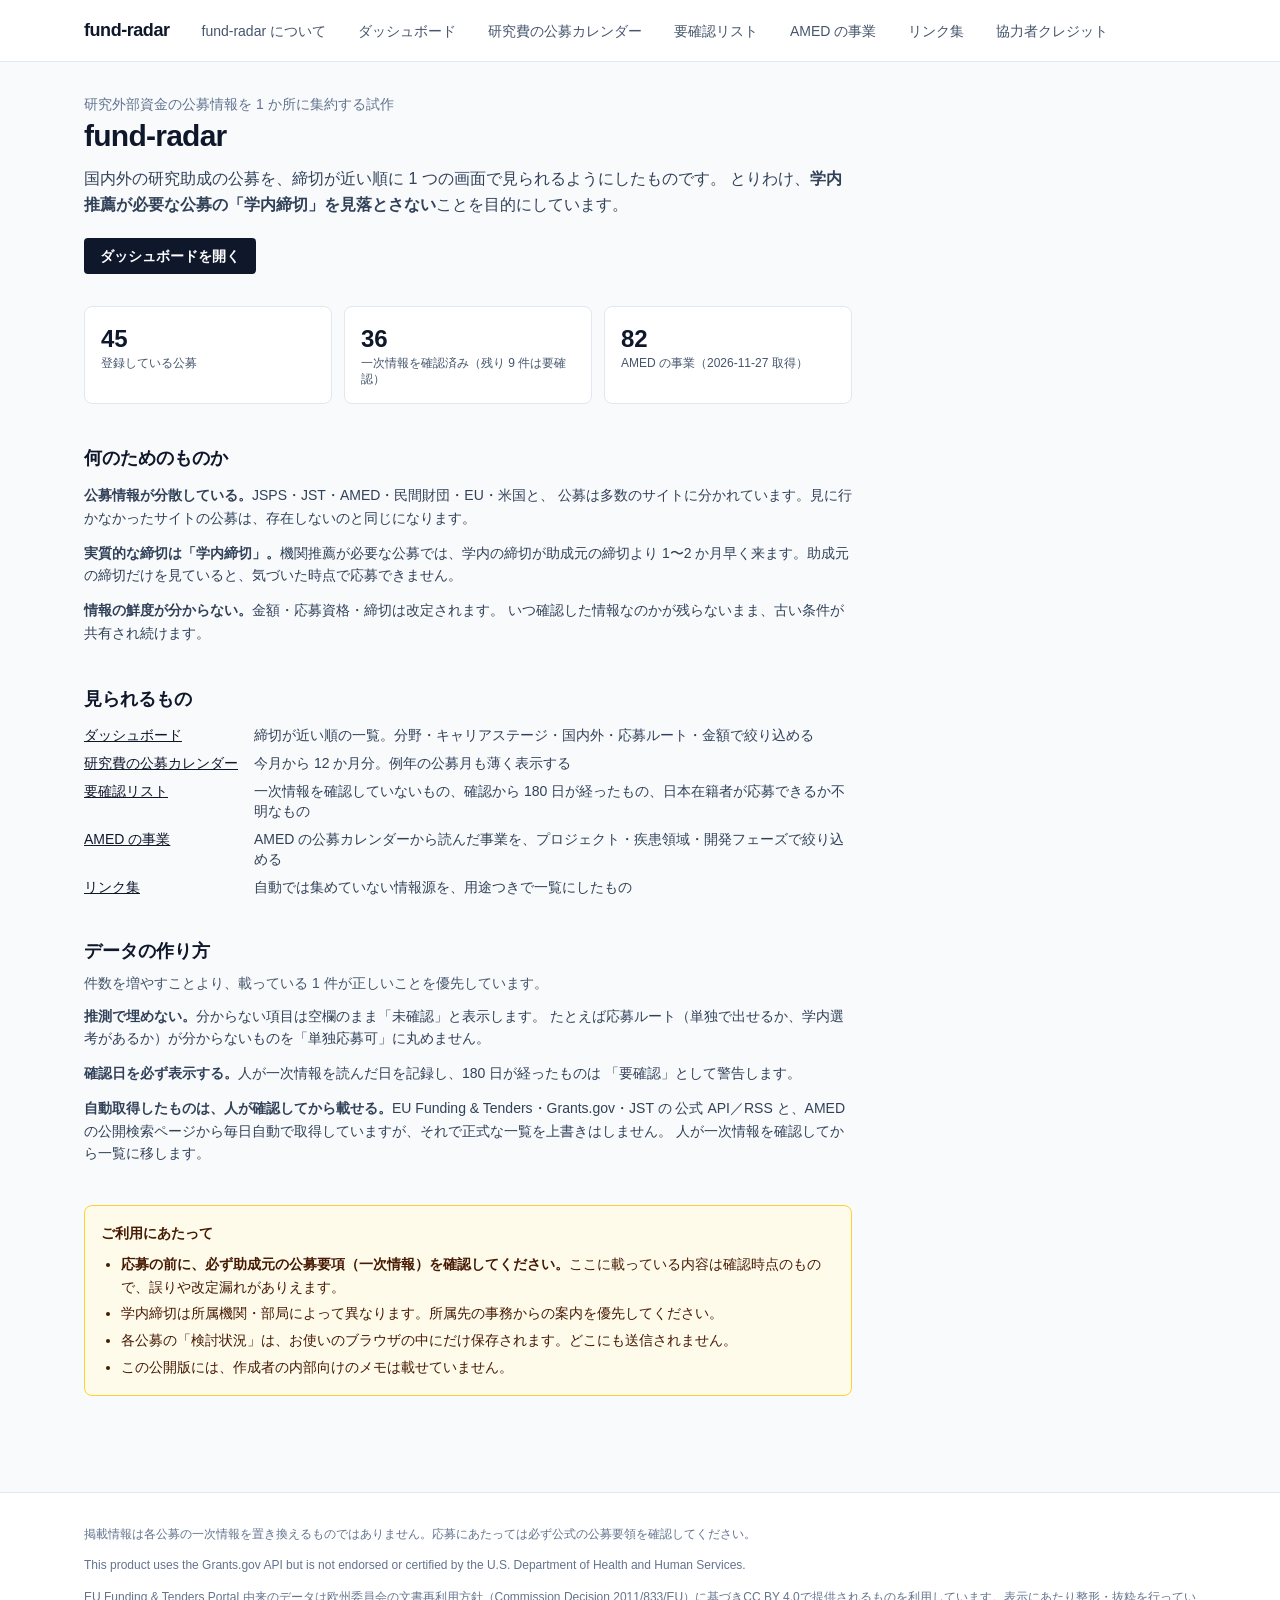
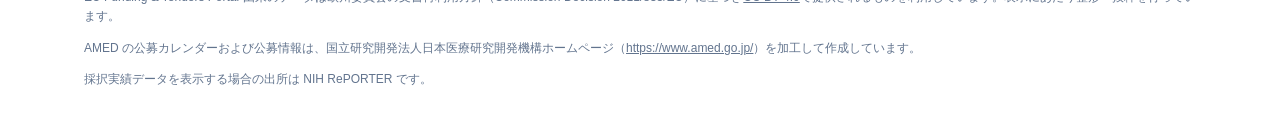
==== commit 5cbac1a2: "サイト更新: 2026-11-28 07:29" ====
--- a/about/index.html
+++ b/about/index.html
@@ -1 +1 @@
-<!DOCTYPE html><html lang="ja"><head><meta charset="utf-8"><meta name="viewport" content="width=device-width, initial-scale=1"><title>fund-radar について | fund-radar</title><meta name="description" content="研究外部資金の公募情報を 1 か所に集約する試作"><link rel="stylesheet" href="../_astro/Base.BMGEi5oj.css"></head><body class="min-h-dvh bg-slate-50 text-slate-900 antialiased"><header class="border-b border-slate-200 bg-white print:hidden"><div class="mx-auto flex max-w-6xl flex-wrap items-baseline gap-x-6 gap-y-2 px-5 py-4"><a href="../index.html" class="text-lg font-bold tracking-tight">fund-radar</a><nav class="flex gap-4 text-sm"><a href="../index.html" class="rounded px-2 py-1 text-slate-600 hover:bg-slate-100 hover:text-slate-900">fund-radar について</a><a href="../dashboard/index.html" class="rounded px-2 py-1 text-slate-600 hover:bg-slate-100 hover:text-slate-900">ダッシュボード</a><a href="../calendar/index.html" class="rounded px-2 py-1 text-slate-600 hover:bg-slate-100 hover:text-slate-900">研究費の公募カレンダー</a><a href="../needs-check/index.html" class="rounded px-2 py-1 text-slate-600 hover:bg-slate-100 hover:text-slate-900">要確認リスト</a><a href="../amed/index.html" class="rounded px-2 py-1 text-slate-600 hover:bg-slate-100 hover:text-slate-900">AMED の事業</a><a href="../links/index.html" class="rounded px-2 py-1 text-slate-600 hover:bg-slate-100 hover:text-slate-900">リンク集</a><a href="../credits/index.html" class="rounded px-2 py-1 text-slate-600 hover:bg-slate-100 hover:text-slate-900">協力者クレジット</a></nav></div></header><main class="mx-auto max-w-6xl px-5 py-8"><section class="max-w-3xl"><p class="text-sm font-medium text-slate-500">研究外部資金の公募情報を 1 か所に集約する試作</p><h1 class="mt-1 text-3xl font-bold tracking-tight">fund-radar</h1><p class="mt-3 text-base leading-relaxed text-slate-700">国内外の研究助成の公募を、締切が近い順に 1 つの画面で見られるようにしたものです。 とりわけ、<strong>学内推薦が必要な公募の「学内締切」を見落とさない</strong>ことを目的にしています。</p><a href="../dashboard/index.html" class="mt-5 inline-block rounded bg-slate-900 px-4 py-2 text-sm font-semibold text-white hover:bg-slate-700">ダッシュボードを開く</a></section><section class="mt-8 grid max-w-3xl gap-3 sm:grid-cols-3"><div class="rounded-lg border border-slate-200 bg-white p-4"><p class="text-2xl font-bold tabular-nums">45</p><p class="text-xs text-slate-600">登録している公募</p></div><div class="rounded-lg border border-slate-200 bg-white p-4"><p class="text-2xl font-bold tabular-nums">36</p><p class="text-xs text-slate-600">一次情報を確認済み（残り 9 件は要確認）</p></div><div class="rounded-lg border border-slate-200 bg-white p-4"><p class="text-2xl font-bold tabular-nums">82</p><p class="text-xs text-slate-600">AMED の事業（2026-11-14 取得）</p></div></section><section class="mt-10 max-w-3xl"><h2 class="text-lg font-semibold">何のためのものか</h2><ul class="mt-3 space-y-3 text-sm leading-relaxed text-slate-700"><li><strong>公募情報が分散している。</strong>JSPS・JST・AMED・民間財団・EU・米国と、 公募は多数のサイトに分かれています。見に行かなかったサイトの公募は、存在しないのと同じになります。</li><li><strong>実質的な締切は「学内締切」。</strong>機関推薦が必要な公募では、学内の締切が助成元の締切より 1〜2 か月早く来ます。助成元の締切だけを見ていると、気づいた時点で応募できません。</li><li><strong>情報の鮮度が分からない。</strong>金額・応募資格・締切は改定されます。 いつ確認した情報なのかが残らないまま、古い条件が共有され続けます。</li></ul></section><section class="mt-10 max-w-3xl"><h2 class="text-lg font-semibold">見られるもの</h2><dl class="mt-3 grid grid-cols-[auto_1fr] gap-x-4 gap-y-2 text-sm"><dt><a href="../dashboard/index.html" class="font-medium underline hover:text-slate-600">ダッシュボード</a></dt><dd class="text-slate-700">締切が近い順の一覧。分野・キャリアステージ・国内外・応募ルート・金額で絞り込める</dd><dt><a href="../calendar/index.html" class="font-medium underline hover:text-slate-600">研究費の公募カレンダー</a></dt><dd class="text-slate-700">今月から 12 か月分。例年の公募月も薄く表示する</dd><dt><a href="../needs-check/index.html" class="font-medium underline hover:text-slate-600">要確認リスト</a></dt><dd class="text-slate-700">一次情報を確認していないもの、確認から 180 日が経ったもの、日本在籍者が応募できるか不明なもの</dd><dt><a href="../amed/index.html" class="font-medium underline hover:text-slate-600">AMED の事業</a></dt><dd class="text-slate-700">AMED の公募カレンダーから読んだ事業を、プロジェクト・疾患領域・開発フェーズで絞り込める</dd><dt><a href="../links/index.html" class="font-medium underline hover:text-slate-600">リンク集</a></dt><dd class="text-slate-700">自動では集めていない情報源を、用途つきで一覧にしたもの</dd></dl></section><section class="mt-10 max-w-3xl"><h2 class="text-lg font-semibold">データの作り方</h2><p class="mt-2 text-sm text-slate-600">件数を増やすことより、載っている 1 件が正しいことを優先しています。</p><ul class="mt-3 space-y-3 text-sm leading-relaxed text-slate-700"><li><strong>推測で埋めない。</strong>分からない項目は空欄のまま「未確認」と表示します。 たとえば応募ルート（単独で出せるか、学内選考があるか）が分からないものを「単独応募可」に丸めません。</li><li><strong>確認日を必ず表示する。</strong>人が一次情報を読んだ日を記録し、180 日が経ったものは 「要確認」として警告します。</li><li><strong>自動取得したものは、人が確認してから載せる。</strong>EU Funding &amp; Tenders・Grants.gov・JST の 公式 API／RSS と、AMED の公開検索ページから毎日自動で取得していますが、それで正式な一覧を上書きはしません。 人が一次情報を確認してから一覧に移します。</li></ul></section><section class="mt-10 max-w-3xl rounded-lg border border-amber-300 bg-amber-50 p-4 text-sm leading-relaxed text-amber-950"><h2 class="font-semibold">ご利用にあたって</h2><ul class="mt-2 list-disc space-y-1 pl-5"><li><strong>応募の前に、必ず助成元の公募要項（一次情報）を確認してください。</strong>ここに載っている内容は確認時点のもので、誤りや改定漏れがありえます。</li><li>学内締切は所属機関・部局によって異なります。所属先の事務からの案内を優先してください。</li><li>各公募の「検討状況」は、お使いのブラウザの中にだけ保存されます。どこにも送信されません。</li><li>この公開版には、作成者の内部向けのメモは載せていません。</li></ul></section></main><script type="module">var e=[`unconsidered`,`considering`,`planned`,`applied`,`awarded`,`rejected`,`not_eligible`],t={unconsidered:`未検討`,considering:`検討中`,planned:`申請予定`,applied:`申請済`,awarded:`採択`,rejected:`不採択`,not_eligible:`対象外`},n={unconsidered:`bg-slate-100 text-slate-500`,considering:`bg-sky-100 text-sky-900`,planned:`bg-indigo-100 text-indigo-900`,applied:`bg-violet-100 text-violet-900`,awarded:`bg-emerald-100 text-emerald-900`,rejected:`bg-slate-200 text-slate-600`,not_eligible:`bg-slate-200 text-slate-500`},r=`unconsidered`,i=`fund-radar:status:v1`;function a(t){return typeof t==`string`&&e.includes(t)}function o(e){return s(typeof e==`object`&&e&&!Array.isArray(e)&&`statuses`in e?e.statuses:e)}function s(e){if(typeof e!=`object`||!e||Array.isArray(e))return{};let t={};for(let[n,r]of Object.entries(e))typeof n==`string`&&n!==``&&a(r)&&r!==`unconsidered`&&(t[n]=r);return t}var c=`fund-radar:status-changed`;function l(){try{let e=localStorage.getItem(i);return e?s(JSON.parse(e)):{}}catch{return{}}}function u(e){try{localStorage.setItem(i,JSON.stringify(e))}catch{}}var d=l();function f(e){let i=e.dataset.programId;if(!i)return;let a=d[i]??`unconsidered`;e.dataset.status=a;let o=e.querySelector(`select[data-status-select]`);o&&(o.value=a);let s=e.querySelector(`[data-status-badge]`);s&&(s.textContent=t[a],s.className=`rounded px-2 py-0.5 text-xs font-medium ${n[a]}`,s.hidden=a===r)}function p(){document.querySelectorAll(`[data-program-id]`).forEach(f)}function m(e,t){t===`unconsidered`?delete d[e]:d[e]=t,u(d),p(),document.dispatchEvent(new CustomEvent(c))}document.addEventListener(`change`,e=>{let t=e.target;if(!(t instanceof HTMLSelectElement)||!t.hasAttribute(`data-status-select`))return;let n=t.closest(`[data-program-id]`)?.dataset.programId;!n||!a(t.value)||m(n,t.value)});function h(){let e={exportedAt:new Date().toISOString(),schema:i,statuses:d},t=new Blob([JSON.stringify(e,null,2)],{type:`application/json`}),n=URL.createObjectURL(t),r=document.createElement(`a`);r.href=n,r.download=`fund-radar-status-${e.exportedAt.slice(0,10)}.json`,r.click(),URL.revokeObjectURL(n)}async function g(e){let t;try{t=JSON.parse(await e.text())}catch{_(`読み込めませんでした。JSON として解釈できないか、ファイルを読めませんでした。`,!0);return}let n=o(t),r=Object.keys(n).length;if(r===0){_(`有効なステータスが 1 件も含まれていませんでした。現在の内容はそのままです。`,!0);return}let i=Object.keys(d).length;if(i>0&&!window.confirm(`読み込んだファイルには ${r} 件の検討状況が入っています。\n現在このブラウザに保存されている ${i} 件は破棄され、ファイルの内容に置き換わります。\n続けますか？`)){_(`取り込みを中止しました。現在の内容はそのままです。`,!0);return}d=n,u(d),p(),document.dispatchEvent(new CustomEvent(c)),_(i>0?`${r} 件を読み込みました（既存の ${i} 件を置き換えました）。`:`${r} 件を読み込みました。`,!1)}function _(e,t){let n=document.querySelector(`[data-status-message]`);n&&(n.textContent=e,n.className=`text-xs ${t?`text-rose-700`:`text-emerald-700`}`)}document.addEventListener(`click`,e=>{let t=e.target;t instanceof HTMLElement&&t.closest(`[data-status-export]`)&&h()}),document.addEventListener(`change`,e=>{let t=e.target;if(!(t instanceof HTMLInputElement)||!t.hasAttribute(`data-status-import`))return;let n=t.files?.[0];n&&g(n).finally(()=>{t.value=``})}),p();</script><footer class="mt-16 border-t border-slate-200 bg-white"><div class="mx-auto max-w-6xl space-y-3 px-5 py-8 text-xs leading-relaxed text-slate-500"><p>掲載情報は各公募の一次情報を置き換えるものではありません。応募にあたっては必ず公式の公募要領を確認してください。</p><p>This product uses the Grants.gov API but is not endorsed or certified by the U.S. Department of Health and Human Services.</p><p>EU Funding &amp; Tenders Portal 由来のデータは欧州委員会の文書再利用方針（Commission Decision 2011/833/EU）に基づき<a class="underline hover:text-slate-700" href="https://creativecommons.org/licenses/by/4.0/" rel="noopener">CC BY 4.0</a>で提供されるものを利用しています。表示にあたり整形・抜粋を行っています。</p><p>AMED の公募カレンダーおよび公募情報は、国立研究開発法人日本医療研究開発機構ホームページ（<a class="underline hover:text-slate-700" href="https://www.amed.go.jp/" rel="noopener">https://www.amed.go.jp/</a>）を加工して作成しています。</p><p>採択実績データを表示する場合の出所は NIH RePORTER です。</p></div></footer></body></html>+<!DOCTYPE html><html lang="ja"><head><meta charset="utf-8"><meta name="viewport" content="width=device-width, initial-scale=1"><title>fund-radar について | fund-radar</title><meta name="description" content="研究外部資金の公募情報を 1 か所に集約する試作"><link rel="stylesheet" href="../_astro/Base.BMGEi5oj.css"></head><body class="min-h-dvh bg-slate-50 text-slate-900 antialiased"><header class="border-b border-slate-200 bg-white print:hidden"><div class="mx-auto flex max-w-6xl flex-wrap items-baseline gap-x-6 gap-y-2 px-5 py-4"><a href="../index.html" class="text-lg font-bold tracking-tight">fund-radar</a><nav class="flex gap-4 text-sm"><a href="../index.html" class="rounded px-2 py-1 text-slate-600 hover:bg-slate-100 hover:text-slate-900">fund-radar について</a><a href="../dashboard/index.html" class="rounded px-2 py-1 text-slate-600 hover:bg-slate-100 hover:text-slate-900">ダッシュボード</a><a href="../calendar/index.html" class="rounded px-2 py-1 text-slate-600 hover:bg-slate-100 hover:text-slate-900">研究費の公募カレンダー</a><a href="../needs-check/index.html" class="rounded px-2 py-1 text-slate-600 hover:bg-slate-100 hover:text-slate-900">要確認リスト</a><a href="../amed/index.html" class="rounded px-2 py-1 text-slate-600 hover:bg-slate-100 hover:text-slate-900">AMED の事業</a><a href="../links/index.html" class="rounded px-2 py-1 text-slate-600 hover:bg-slate-100 hover:text-slate-900">リンク集</a><a href="../credits/index.html" class="rounded px-2 py-1 text-slate-600 hover:bg-slate-100 hover:text-slate-900">協力者クレジット</a></nav></div></header><main class="mx-auto max-w-6xl px-5 py-8"><section class="max-w-3xl"><p class="text-sm font-medium text-slate-500">研究外部資金の公募情報を 1 か所に集約する試作</p><h1 class="mt-1 text-3xl font-bold tracking-tight">fund-radar</h1><p class="mt-3 text-base leading-relaxed text-slate-700">国内外の研究助成の公募を、締切が近い順に 1 つの画面で見られるようにしたものです。 とりわけ、<strong>学内推薦が必要な公募の「学内締切」を見落とさない</strong>ことを目的にしています。</p><a href="../dashboard/index.html" class="mt-5 inline-block rounded bg-slate-900 px-4 py-2 text-sm font-semibold text-white hover:bg-slate-700">ダッシュボードを開く</a></section><section class="mt-8 grid max-w-3xl gap-3 sm:grid-cols-3"><div class="rounded-lg border border-slate-200 bg-white p-4"><p class="text-2xl font-bold tabular-nums">45</p><p class="text-xs text-slate-600">登録している公募</p></div><div class="rounded-lg border border-slate-200 bg-white p-4"><p class="text-2xl font-bold tabular-nums">36</p><p class="text-xs text-slate-600">一次情報を確認済み（残り 9 件は要確認）</p></div><div class="rounded-lg border border-slate-200 bg-white p-4"><p class="text-2xl font-bold tabular-nums">82</p><p class="text-xs text-slate-600">AMED の事業（2026-11-27 取得）</p></div></section><section class="mt-10 max-w-3xl"><h2 class="text-lg font-semibold">何のためのものか</h2><ul class="mt-3 space-y-3 text-sm leading-relaxed text-slate-700"><li><strong>公募情報が分散している。</strong>JSPS・JST・AMED・民間財団・EU・米国と、 公募は多数のサイトに分かれています。見に行かなかったサイトの公募は、存在しないのと同じになります。</li><li><strong>実質的な締切は「学内締切」。</strong>機関推薦が必要な公募では、学内の締切が助成元の締切より 1〜2 か月早く来ます。助成元の締切だけを見ていると、気づいた時点で応募できません。</li><li><strong>情報の鮮度が分からない。</strong>金額・応募資格・締切は改定されます。 いつ確認した情報なのかが残らないまま、古い条件が共有され続けます。</li></ul></section><section class="mt-10 max-w-3xl"><h2 class="text-lg font-semibold">見られるもの</h2><dl class="mt-3 grid grid-cols-[auto_1fr] gap-x-4 gap-y-2 text-sm"><dt><a href="../dashboard/index.html" class="font-medium underline hover:text-slate-600">ダッシュボード</a></dt><dd class="text-slate-700">締切が近い順の一覧。分野・キャリアステージ・国内外・応募ルート・金額で絞り込める</dd><dt><a href="../calendar/index.html" class="font-medium underline hover:text-slate-600">研究費の公募カレンダー</a></dt><dd class="text-slate-700">今月から 12 か月分。例年の公募月も薄く表示する</dd><dt><a href="../needs-check/index.html" class="font-medium underline hover:text-slate-600">要確認リスト</a></dt><dd class="text-slate-700">一次情報を確認していないもの、確認から 180 日が経ったもの、日本在籍者が応募できるか不明なもの</dd><dt><a href="../amed/index.html" class="font-medium underline hover:text-slate-600">AMED の事業</a></dt><dd class="text-slate-700">AMED の公募カレンダーから読んだ事業を、プロジェクト・疾患領域・開発フェーズで絞り込める</dd><dt><a href="../links/index.html" class="font-medium underline hover:text-slate-600">リンク集</a></dt><dd class="text-slate-700">自動では集めていない情報源を、用途つきで一覧にしたもの</dd></dl></section><section class="mt-10 max-w-3xl"><h2 class="text-lg font-semibold">データの作り方</h2><p class="mt-2 text-sm text-slate-600">件数を増やすことより、載っている 1 件が正しいことを優先しています。</p><ul class="mt-3 space-y-3 text-sm leading-relaxed text-slate-700"><li><strong>推測で埋めない。</strong>分からない項目は空欄のまま「未確認」と表示します。 たとえば応募ルート（単独で出せるか、学内選考があるか）が分からないものを「単独応募可」に丸めません。</li><li><strong>確認日を必ず表示する。</strong>人が一次情報を読んだ日を記録し、180 日が経ったものは 「要確認」として警告します。</li><li><strong>自動取得したものは、人が確認してから載せる。</strong>EU Funding &amp; Tenders・Grants.gov・JST の 公式 API／RSS と、AMED の公開検索ページから毎日自動で取得していますが、それで正式な一覧を上書きはしません。 人が一次情報を確認してから一覧に移します。</li></ul></section><section class="mt-10 max-w-3xl rounded-lg border border-amber-300 bg-amber-50 p-4 text-sm leading-relaxed text-amber-950"><h2 class="font-semibold">ご利用にあたって</h2><ul class="mt-2 list-disc space-y-1 pl-5"><li><strong>応募の前に、必ず助成元の公募要項（一次情報）を確認してください。</strong>ここに載っている内容は確認時点のもので、誤りや改定漏れがありえます。</li><li>学内締切は所属機関・部局によって異なります。所属先の事務からの案内を優先してください。</li><li>各公募の「検討状況」は、お使いのブラウザの中にだけ保存されます。どこにも送信されません。</li><li>この公開版には、作成者の内部向けのメモは載せていません。</li></ul></section></main><script type="module">var e=[`unconsidered`,`considering`,`planned`,`applied`,`awarded`,`rejected`,`not_eligible`],t={unconsidered:`未検討`,considering:`検討中`,planned:`申請予定`,applied:`申請済`,awarded:`採択`,rejected:`不採択`,not_eligible:`対象外`},n={unconsidered:`bg-slate-100 text-slate-500`,considering:`bg-sky-100 text-sky-900`,planned:`bg-indigo-100 text-indigo-900`,applied:`bg-violet-100 text-violet-900`,awarded:`bg-emerald-100 text-emerald-900`,rejected:`bg-slate-200 text-slate-600`,not_eligible:`bg-slate-200 text-slate-500`},r=`unconsidered`,i=`fund-radar:status:v1`;function a(t){return typeof t==`string`&&e.includes(t)}function o(e){return s(typeof e==`object`&&e&&!Array.isArray(e)&&`statuses`in e?e.statuses:e)}function s(e){if(typeof e!=`object`||!e||Array.isArray(e))return{};let t={};for(let[n,r]of Object.entries(e))typeof n==`string`&&n!==``&&a(r)&&r!==`unconsidered`&&(t[n]=r);return t}var c=`fund-radar:status-changed`;function l(){try{let e=localStorage.getItem(i);return e?s(JSON.parse(e)):{}}catch{return{}}}function u(e){try{localStorage.setItem(i,JSON.stringify(e))}catch{}}var d=l();function f(e){let i=e.dataset.programId;if(!i)return;let a=d[i]??`unconsidered`;e.dataset.status=a;let o=e.querySelector(`select[data-status-select]`);o&&(o.value=a);let s=e.querySelector(`[data-status-badge]`);s&&(s.textContent=t[a],s.className=`rounded px-2 py-0.5 text-xs font-medium ${n[a]}`,s.hidden=a===r)}function p(){document.querySelectorAll(`[data-program-id]`).forEach(f)}function m(e,t){t===`unconsidered`?delete d[e]:d[e]=t,u(d),p(),document.dispatchEvent(new CustomEvent(c))}document.addEventListener(`change`,e=>{let t=e.target;if(!(t instanceof HTMLSelectElement)||!t.hasAttribute(`data-status-select`))return;let n=t.closest(`[data-program-id]`)?.dataset.programId;!n||!a(t.value)||m(n,t.value)});function h(){let e={exportedAt:new Date().toISOString(),schema:i,statuses:d},t=new Blob([JSON.stringify(e,null,2)],{type:`application/json`}),n=URL.createObjectURL(t),r=document.createElement(`a`);r.href=n,r.download=`fund-radar-status-${e.exportedAt.slice(0,10)}.json`,r.click(),URL.revokeObjectURL(n)}async function g(e){let t;try{t=JSON.parse(await e.text())}catch{_(`読み込めませんでした。JSON として解釈できないか、ファイルを読めませんでした。`,!0);return}let n=o(t),r=Object.keys(n).length;if(r===0){_(`有効なステータスが 1 件も含まれていませんでした。現在の内容はそのままです。`,!0);return}let i=Object.keys(d).length;if(i>0&&!window.confirm(`読み込んだファイルには ${r} 件の検討状況が入っています。\n現在このブラウザに保存されている ${i} 件は破棄され、ファイルの内容に置き換わります。\n続けますか？`)){_(`取り込みを中止しました。現在の内容はそのままです。`,!0);return}d=n,u(d),p(),document.dispatchEvent(new CustomEvent(c)),_(i>0?`${r} 件を読み込みました（既存の ${i} 件を置き換えました）。`:`${r} 件を読み込みました。`,!1)}function _(e,t){let n=document.querySelector(`[data-status-message]`);n&&(n.textContent=e,n.className=`text-xs ${t?`text-rose-700`:`text-emerald-700`}`)}document.addEventListener(`click`,e=>{let t=e.target;t instanceof HTMLElement&&t.closest(`[data-status-export]`)&&h()}),document.addEventListener(`change`,e=>{let t=e.target;if(!(t instanceof HTMLInputElement)||!t.hasAttribute(`data-status-import`))return;let n=t.files?.[0];n&&g(n).finally(()=>{t.value=``})}),p();</script><footer class="mt-16 border-t border-slate-200 bg-white"><div class="mx-auto max-w-6xl space-y-3 px-5 py-8 text-xs leading-relaxed text-slate-500"><p>掲載情報は各公募の一次情報を置き換えるものではありません。応募にあたっては必ず公式の公募要領を確認してください。</p><p>This product uses the Grants.gov API but is not endorsed or certified by the U.S. Department of Health and Human Services.</p><p>EU Funding &amp; Tenders Portal 由来のデータは欧州委員会の文書再利用方針（Commission Decision 2011/833/EU）に基づき<a class="underline hover:text-slate-700" href="https://creativecommons.org/licenses/by/4.0/" rel="noopener">CC BY 4.0</a>で提供されるものを利用しています。表示にあたり整形・抜粋を行っています。</p><p>AMED の公募カレンダーおよび公募情報は、国立研究開発法人日本医療研究開発機構ホームページ（<a class="underline hover:text-slate-700" href="https://www.amed.go.jp/" rel="noopener">https://www.amed.go.jp/</a>）を加工して作成しています。</p><p>採択実績データを表示する場合の出所は NIH RePORTER です。</p></div></footer></body></html>
